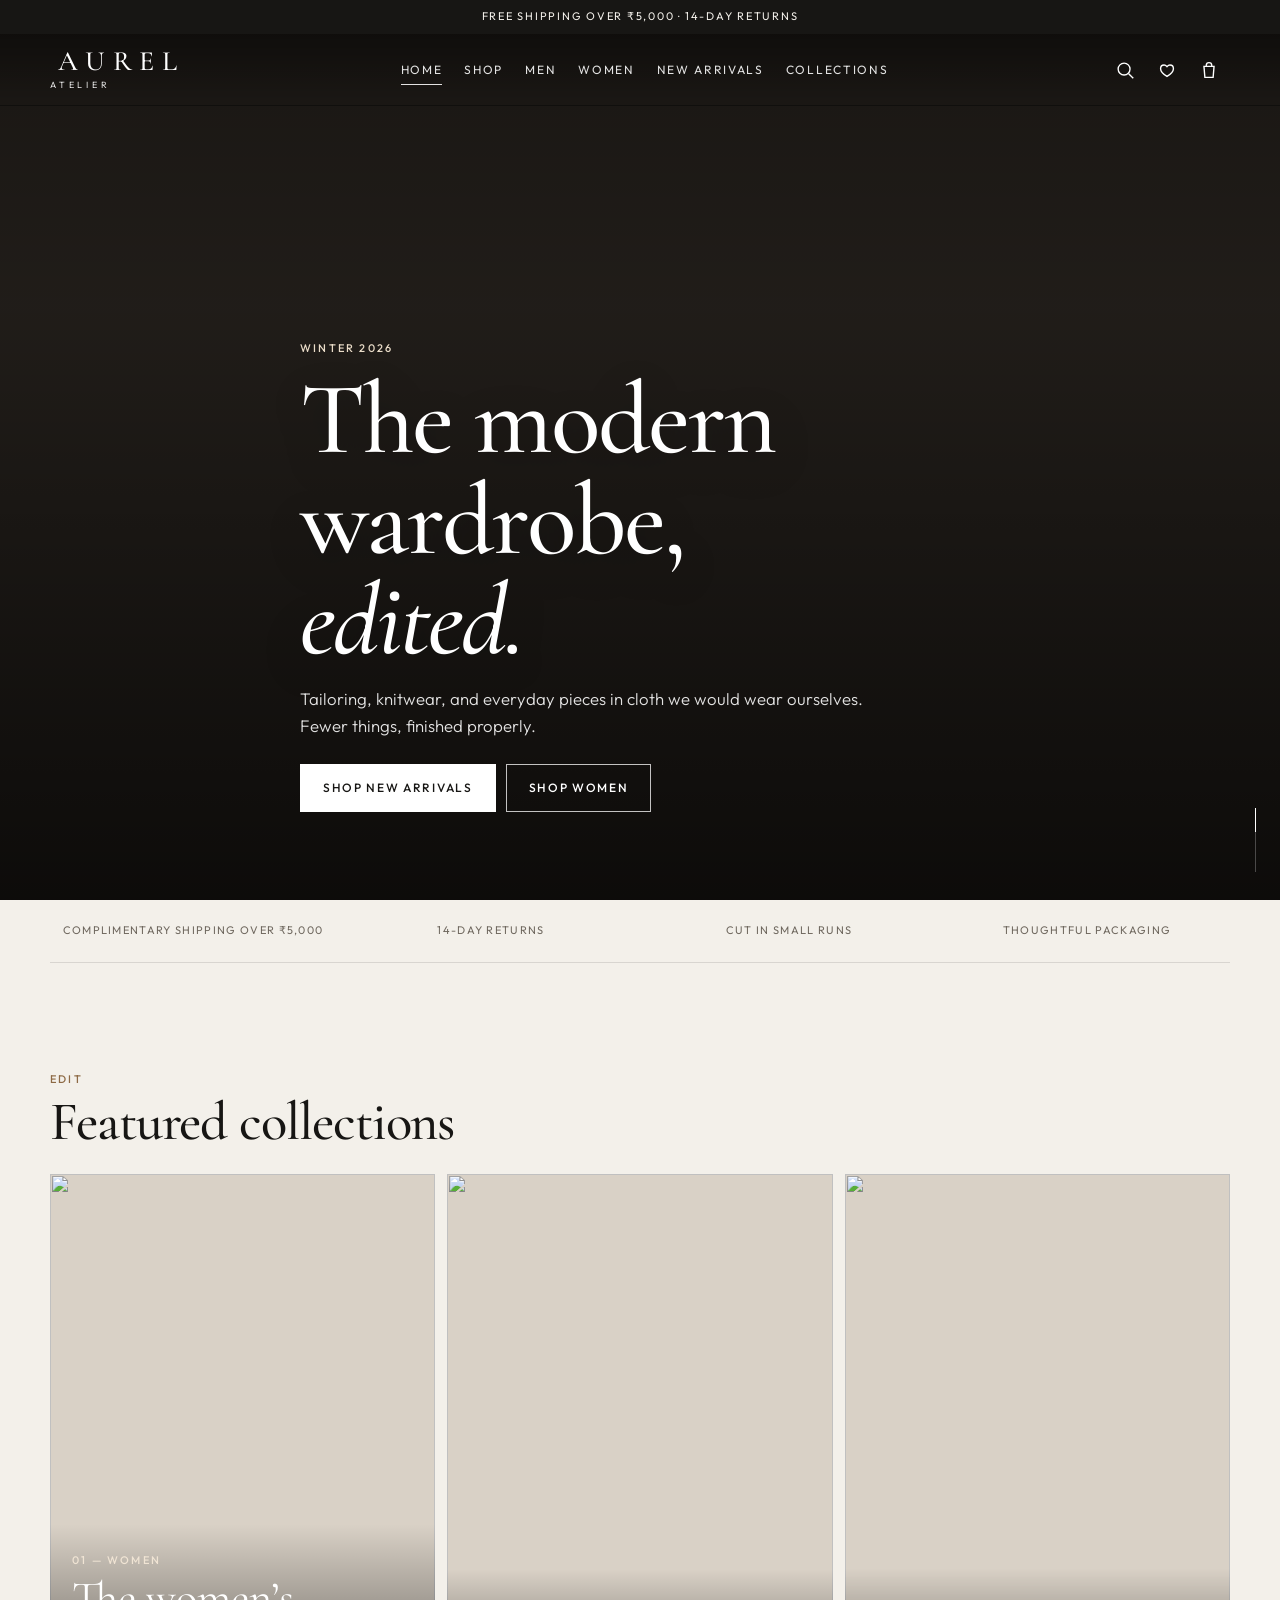
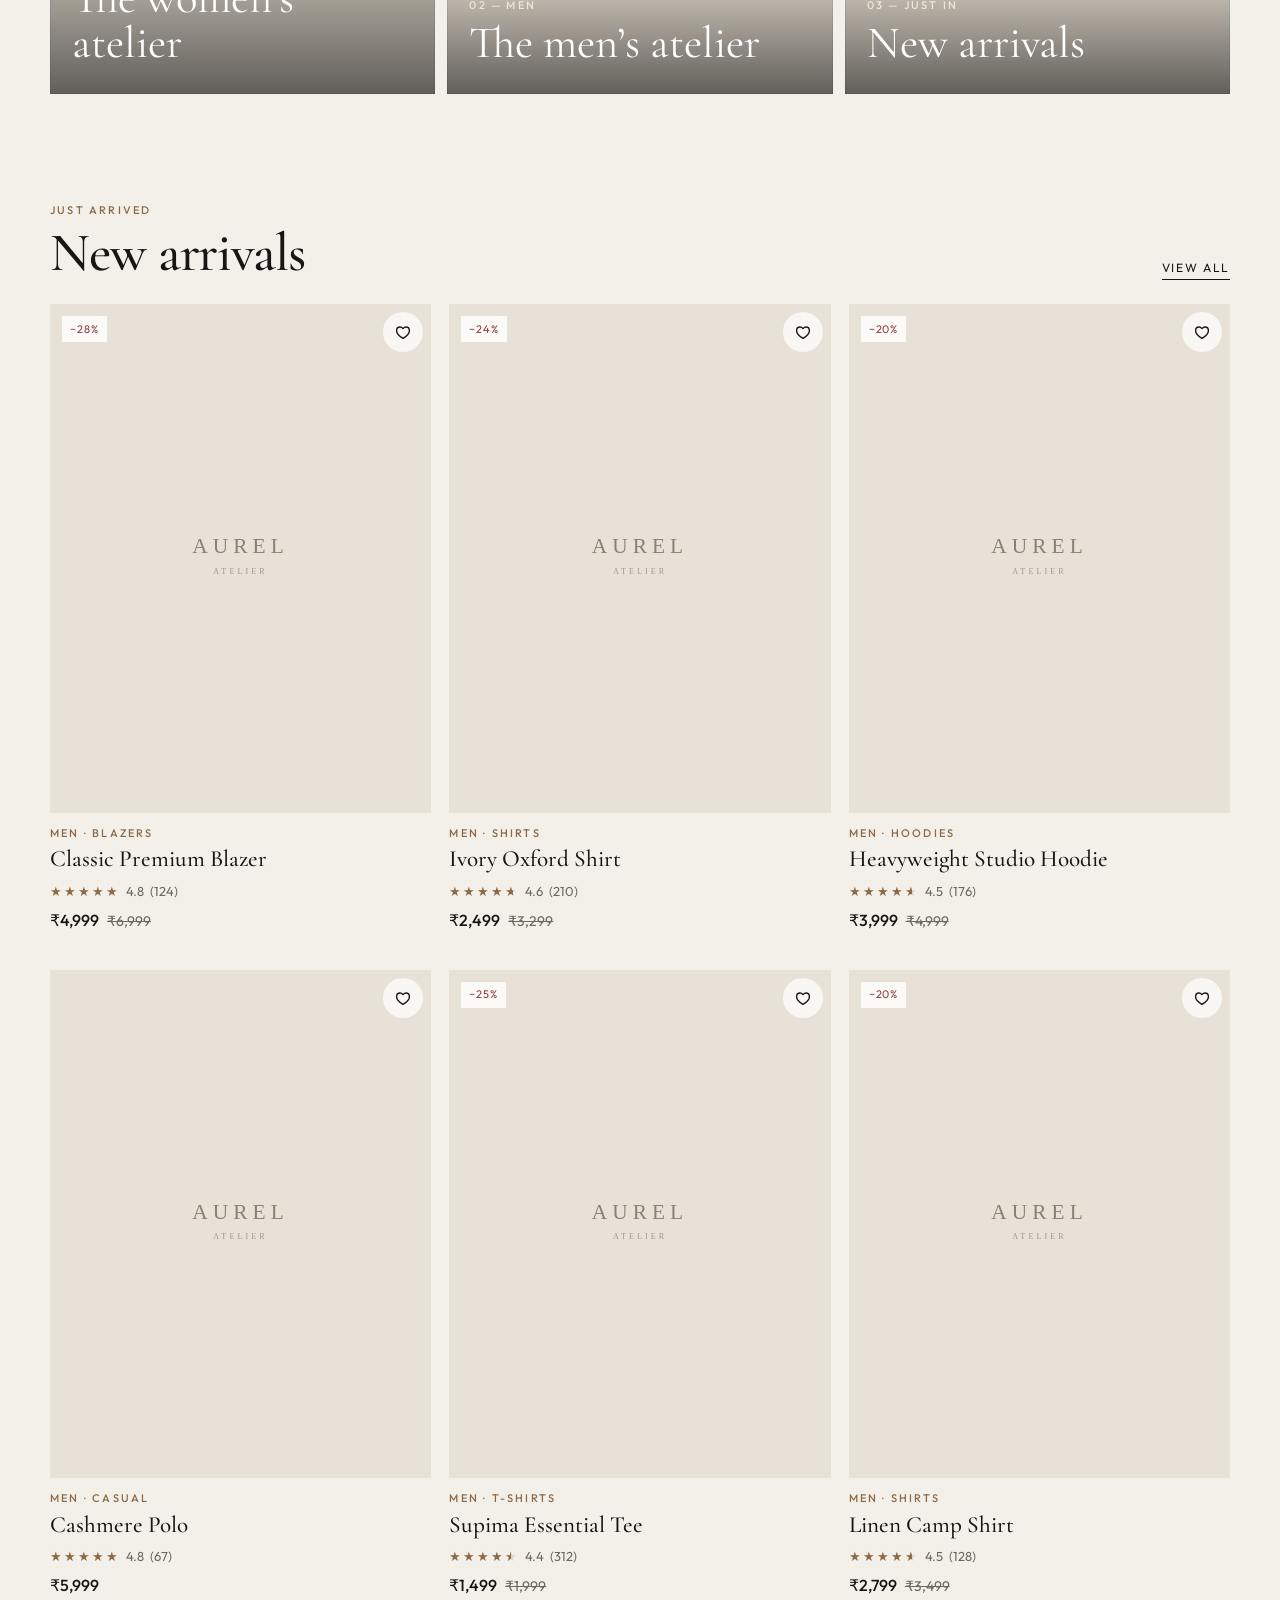
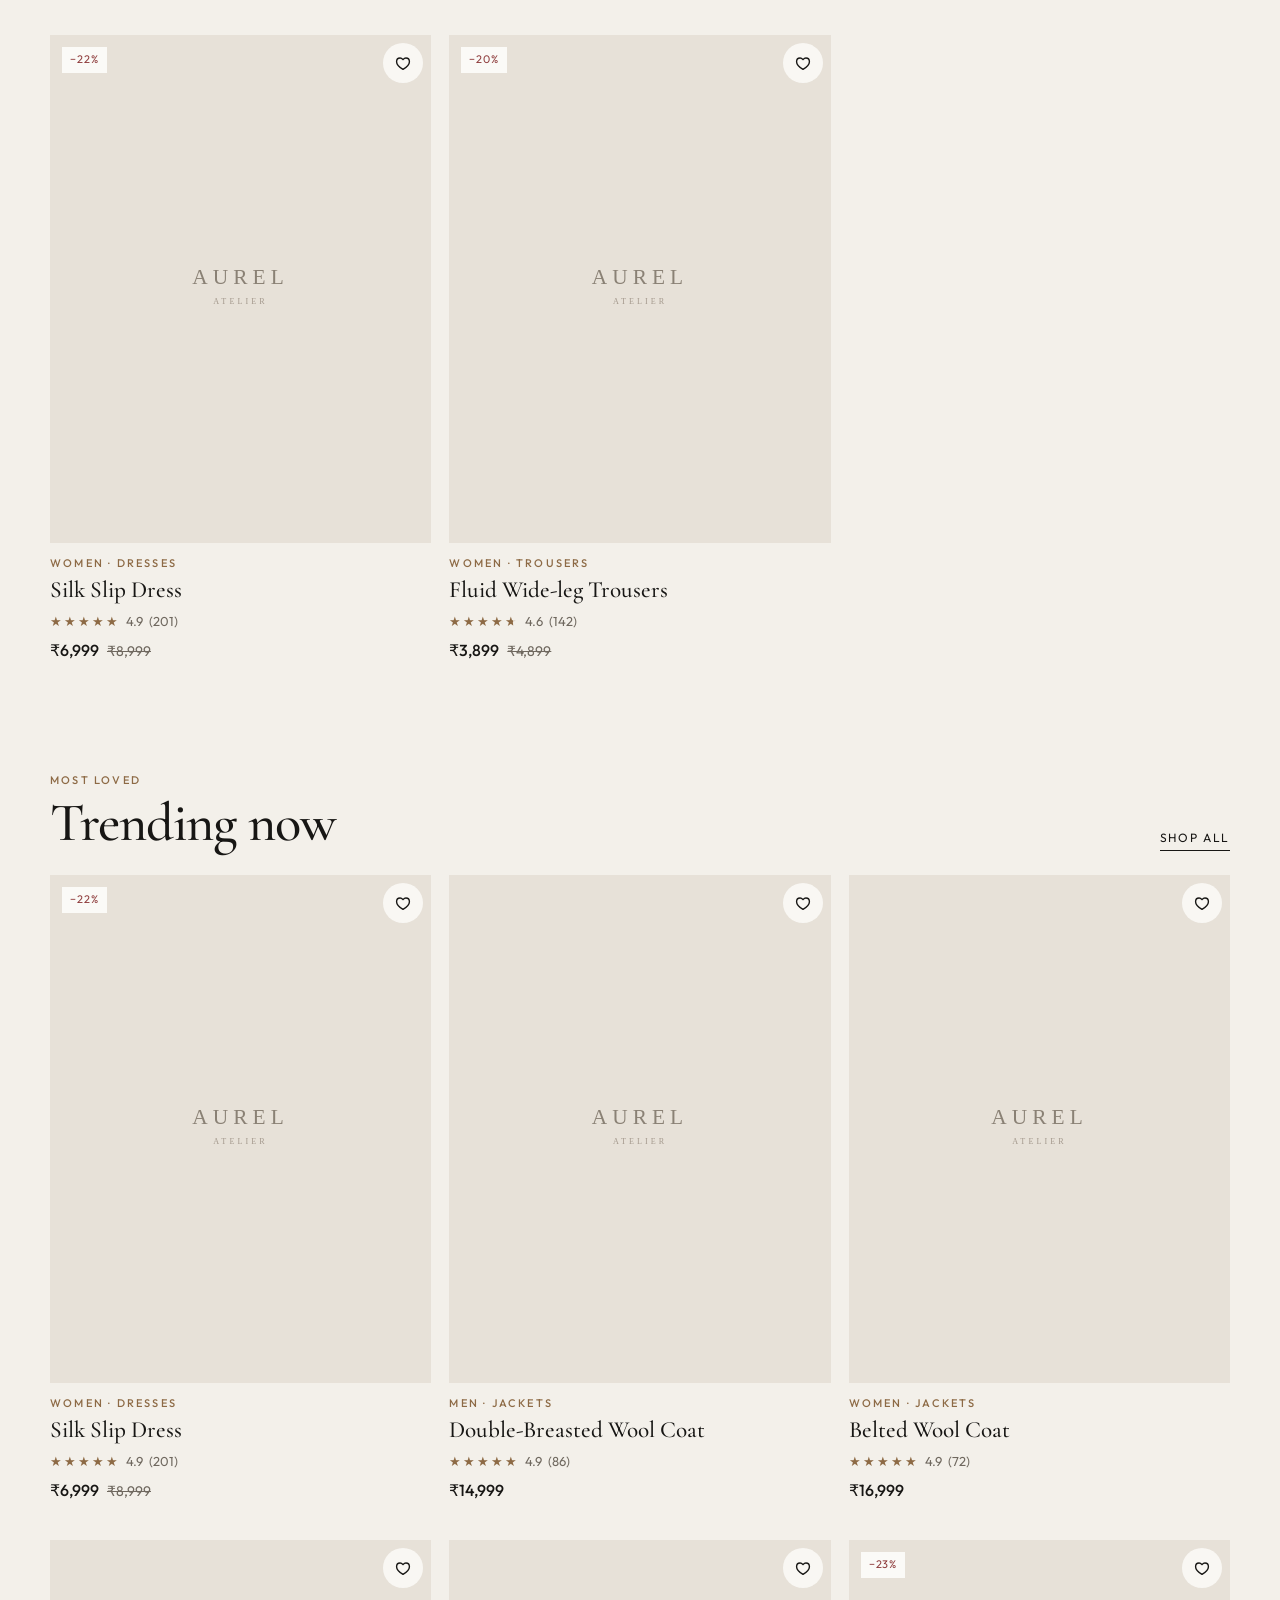
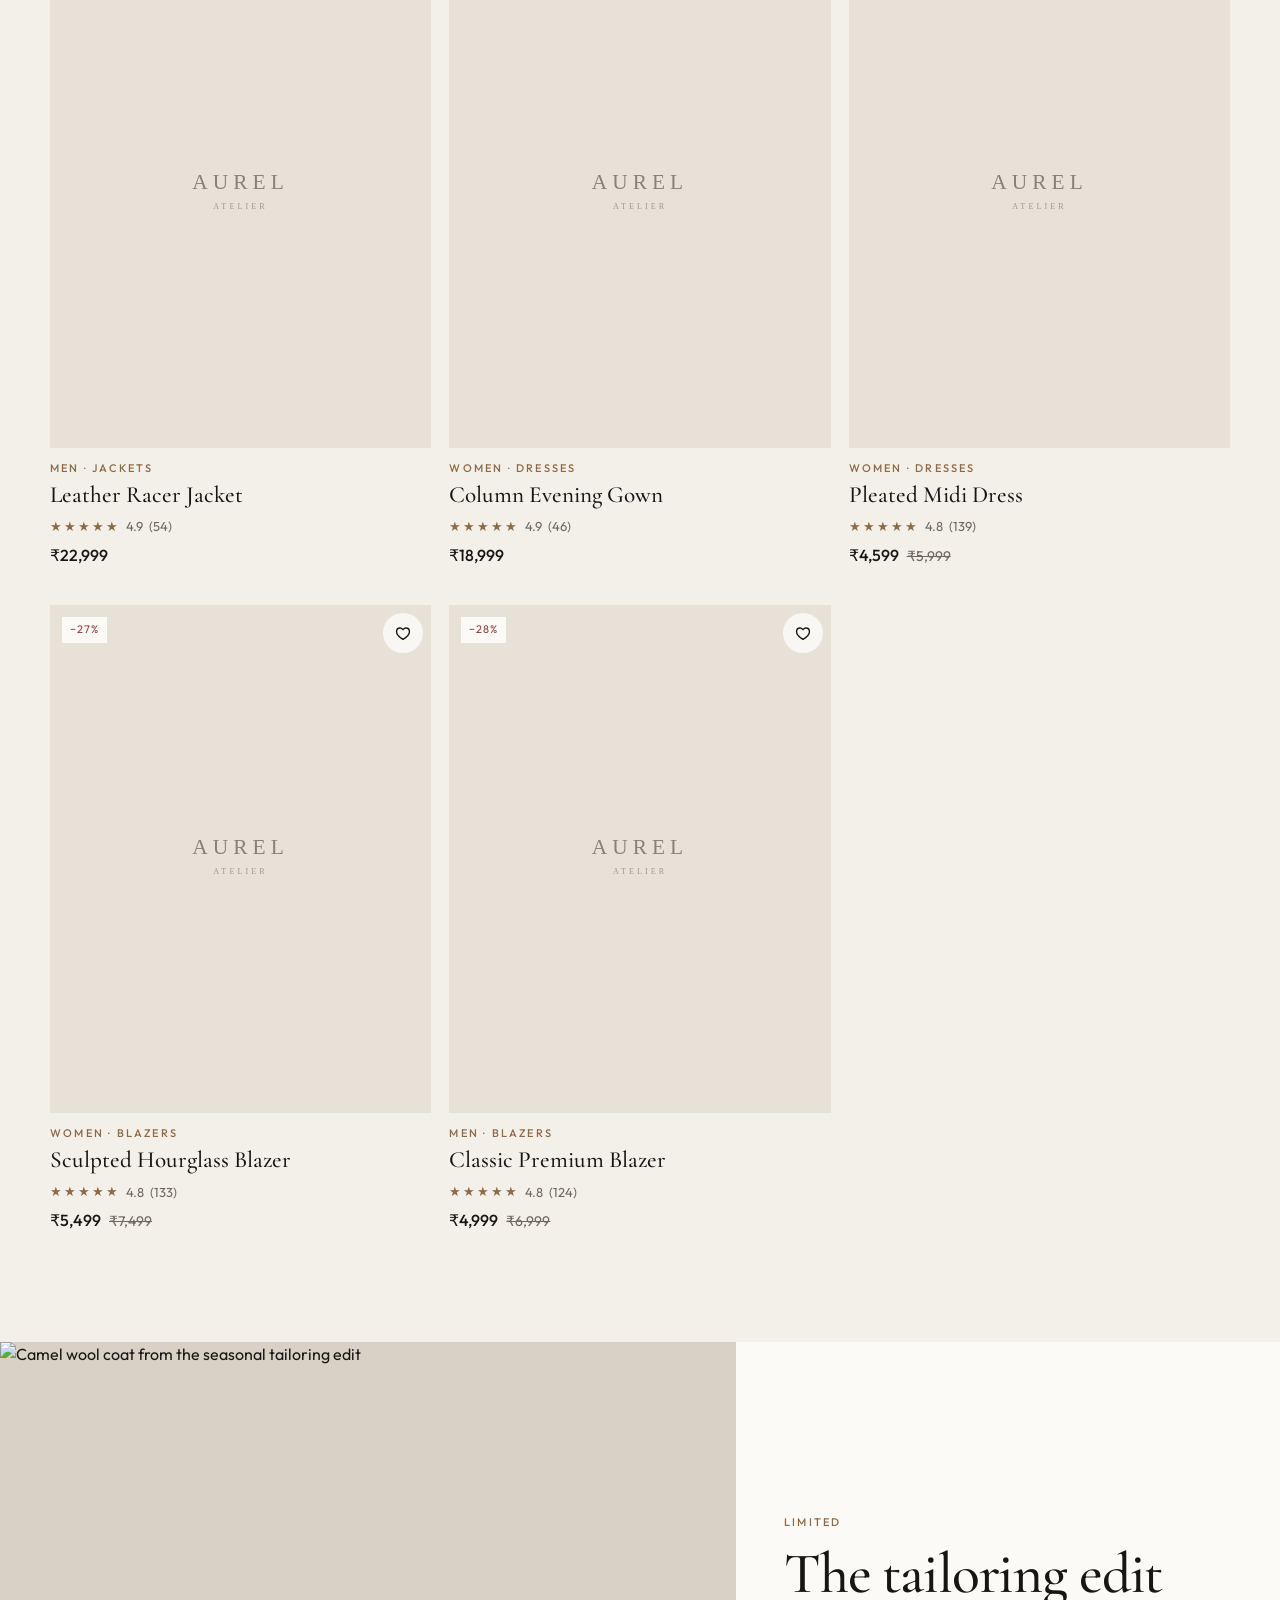
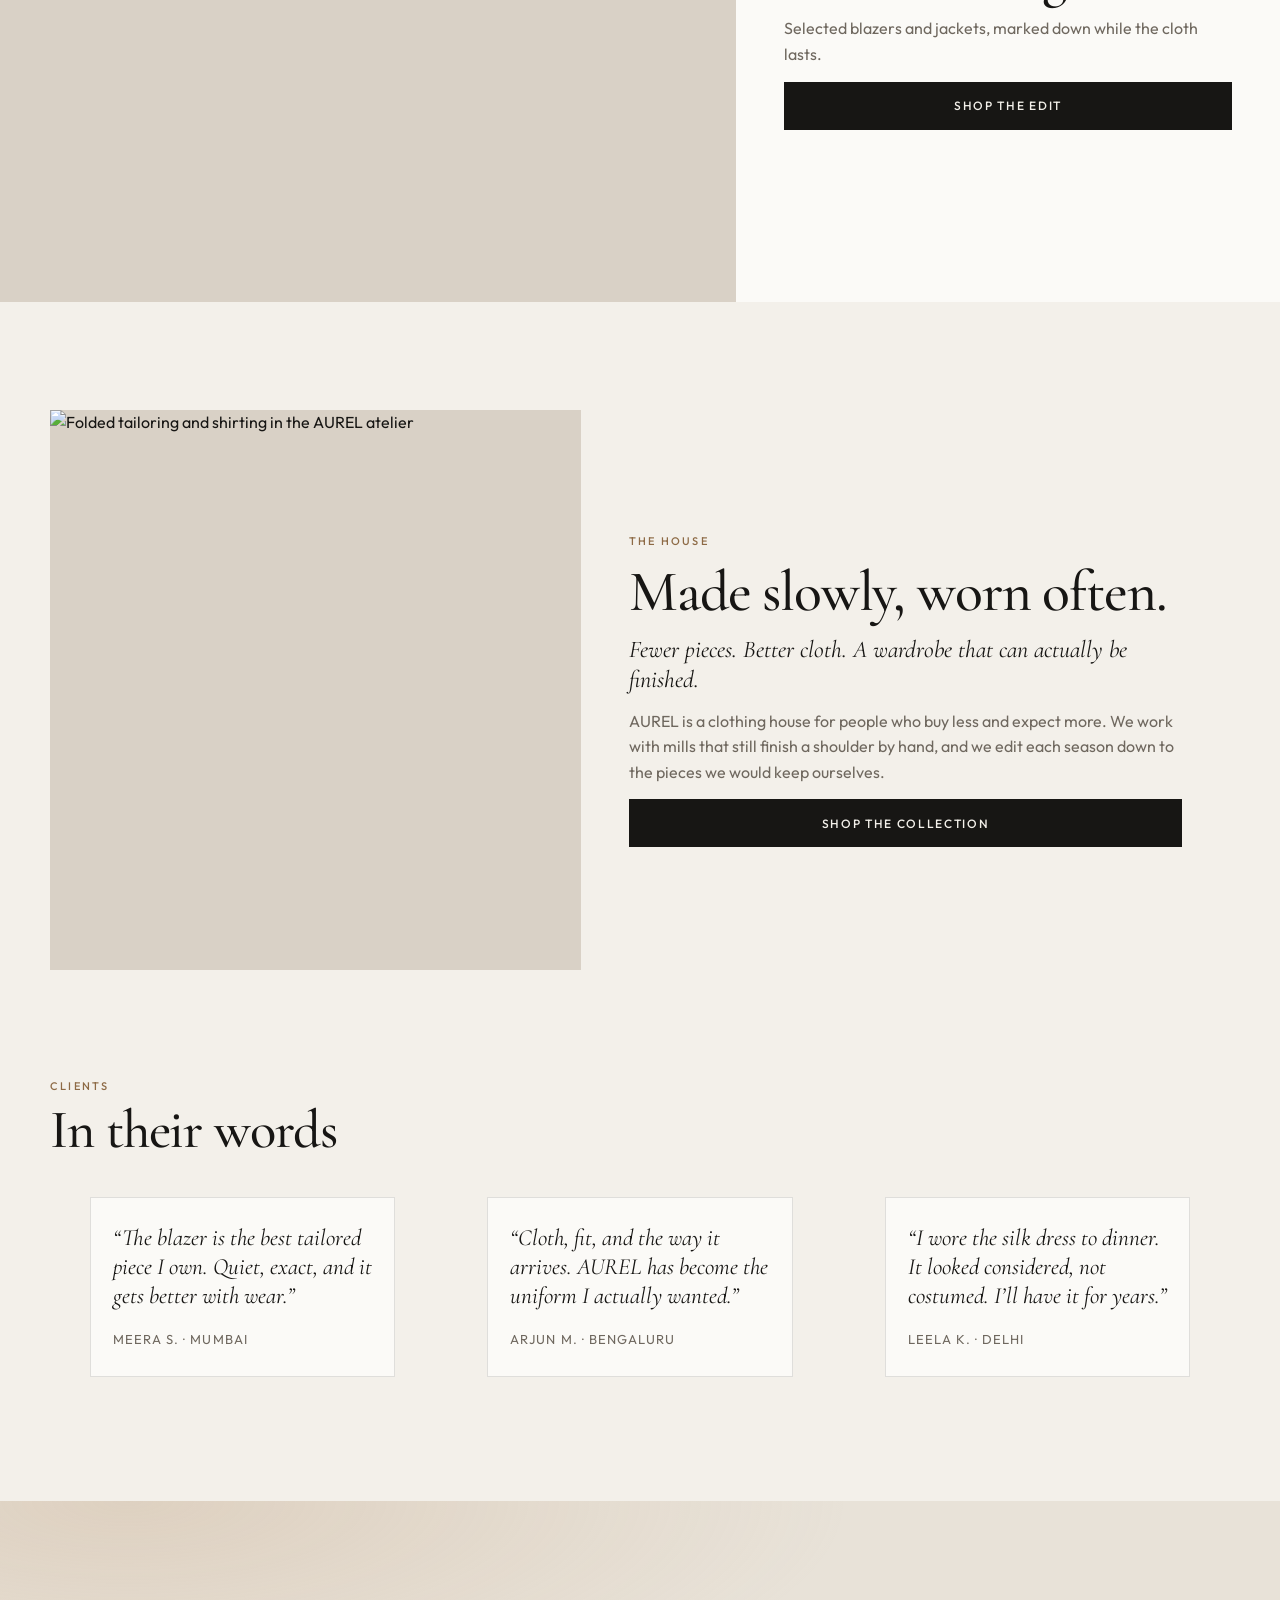
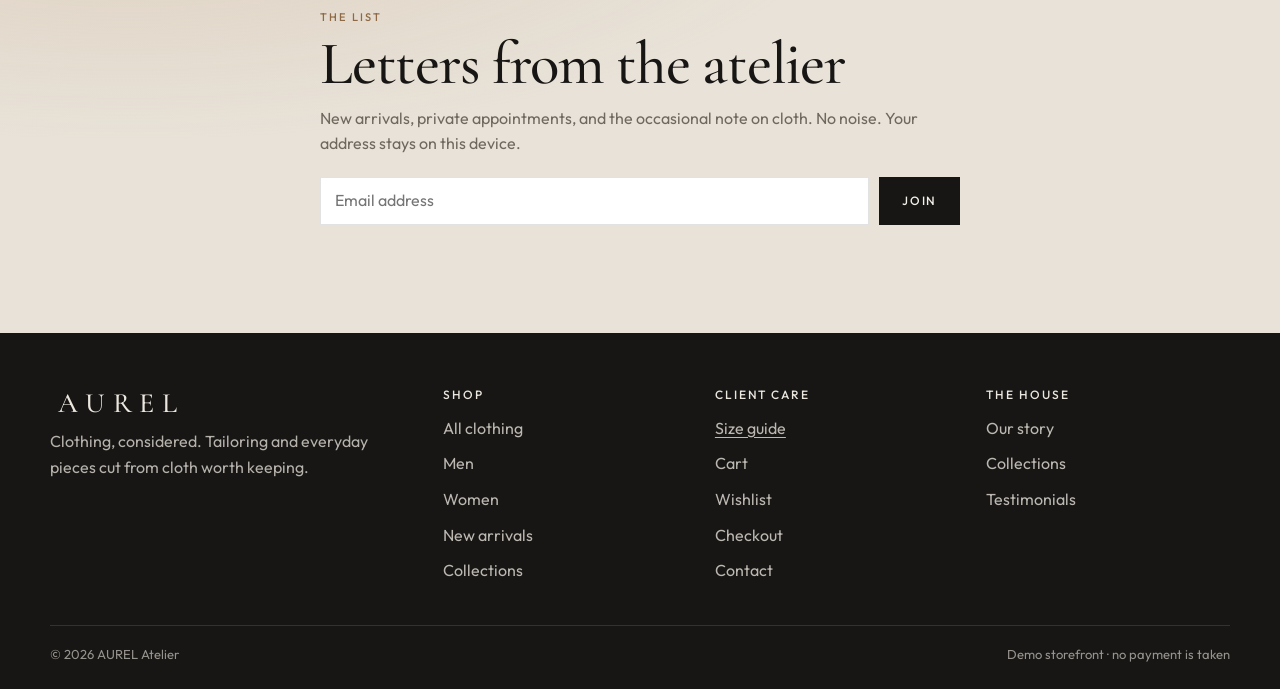
==== fashion-store/index.html @ 71b50781 "Add fashion-store static e-commerce site Co-Authored-By: Claude Opus 5.5 <noreply@anthropic.com>" ====
<!DOCTYPE html>
<html lang="en">
<head>
  <meta charset="UTF-8">
  <meta name="viewport" content="width=device-width, initial-scale=1">
  <meta name="description" content="AUREL is a luxury clothing atelier. Shop tailored blazers, dresses, outerwear, and everyday essentials.">
  <meta name="theme-color" content="#171614">
  <meta name="robots" content="noindex">
  <title>AUREL — Atelier Clothing</title>
  <link rel="icon" href="assets/images/favicon.svg" type="image/svg+xml">
  <link rel="preconnect" href="https://fonts.googleapis.com">
  <link rel="preconnect" href="https://fonts.gstatic.com" crossorigin>
  <link rel="preconnect" href="https://images.unsplash.com">
  <link rel="preload" as="image" href="https://images.unsplash.com/photo-1469334031218-e382a71b716b?auto=format&fit=crop&w=2000&q=80">
  <link href="https://fonts.googleapis.com/css2?family=Cormorant+Garamond:ital,wght@0,500;0,600;1,500;1,600&family=Outfit:wght@300;400;500&display=swap" rel="stylesheet">
  <link rel="stylesheet" href="css/style.css">
  <link rel="stylesheet" href="css/responsive.css">
  <link rel="stylesheet" href="css/animations.css">
</head>
<body data-page="home">
  <a class="skip-link" href="#main">Skip to content</a>
  <noscript><p class="noscript">AUREL needs JavaScript to load the collection, cart, and wishlist.</p></noscript>
  <header class="site-header" id="siteHeader">
    <div class="announce"><p>Free shipping over ₹5,000 · 14-day returns</p></div>
    <div class="nav-bar">
      <div class="nav-bar-inner wrap">
        <div class="nav-left">
          <button class="nav-toggle" id="navToggle" type="button" aria-label="Open menu" aria-expanded="false" aria-controls="mobileMenu"><span></span><span></span><span></span></button>
          <a class="logo" href="index.html" aria-label="AUREL home"><span class="logo-mark">AUREL</span><span class="logo-sub">Atelier</span></a>
        </div>
        <nav class="primary-nav" aria-label="Primary">
          <a href="index.html" data-nav="home">Home</a>
          <a href="shop.html" data-nav="shop">Shop</a>
          <a href="shop.html?gender=Men" data-nav="men">Men</a>
          <a href="shop.html?gender=Women" data-nav="women">Women</a>
          <a href="shop.html?collection=new" data-nav="new">New Arrivals</a>
          <a href="shop.html?collection=featured" data-nav="collections">Collections</a>
        </nav>
        <div class="nav-actions">
          <button class="icon-btn" id="searchOpen" type="button" aria-label="Search"><svg viewBox="0 0 24 24" fill="none" stroke="currentColor" stroke-width="1.5" aria-hidden="true"><circle cx="11" cy="11" r="6.5"/><path d="M16 16l5 5"/></svg></button>
          <a class="icon-btn" href="wishlist.html" aria-label="Wishlist"><svg viewBox="0 0 24 24" fill="none" stroke="currentColor" stroke-width="1.5" aria-hidden="true"><path d="M12 19s-7-4.4-7-8.5C5 8 6.8 6.5 8.8 6.5c1.2 0 2.2.6 3.2 1.8 1-1.2 2-1.8 3.2-1.8 2 0 3.8 1.5 3.8 4C19 14.6 12 19 12 19z"/></svg><span class="count" id="wishCount" hidden>0</span></a>
          <button class="icon-btn" id="cartOpen" type="button" aria-label="Open cart"><svg viewBox="0 0 24 24" fill="none" stroke="currentColor" stroke-width="1.5" aria-hidden="true"><path d="M6.5 8h11l-1 12h-9l-1-12z"/><path d="M9 8V7a3 3 0 0 1 6 0v1"/></svg><span class="count" id="cartCount" hidden>0</span></button>
        </div>
      </div>
    </div>
    <div class="mobile-menu" id="mobileMenu">
      <nav aria-label="Mobile">
        <a href="index.html" data-nav="home">Home</a>
        <a href="shop.html" data-nav="shop">Shop</a>
        <a href="shop.html?gender=Men" data-nav="men">Men</a>
        <a href="shop.html?gender=Women" data-nav="women">Women</a>
        <a href="shop.html?collection=new" data-nav="new">New Arrivals</a>
        <a href="shop.html?collection=featured" data-nav="collections">Collections</a>
      </nav>
    </div>
  </header>

  <main id="main">
    <section class="hero">
      <div class="wrap hero-copy">
        <p class="eyebrow rise">Winter 2026</p>
        <h1 class="rise">The modern wardrobe, <em>edited.</em></h1>
        <p class="lede rise">Tailoring, knitwear, and everyday pieces in cloth we would wear ourselves. Fewer things, finished properly.</p>
        <div class="btn-row rise">
          <a class="btn btn-white" href="shop.html?collection=new">Shop new arrivals</a>
          <a class="btn btn-line" href="shop.html?gender=Women">Shop women</a>
        </div>
      </div>
      <div class="scroll-hint" aria-hidden="true"><span></span></div>
    </section>

    <div class="trust">
      <ul class="wrap">
        <li>Complimentary shipping over ₹5,000</li>
        <li>14-day returns</li>
        <li>Cut in small runs</li>
        <li>Thoughtful packaging</li>
      </ul>
    </div>

    <section class="section" id="collections">
      <div class="wrap">
        <div class="section-head reveal">
          <div>
            <p class="eyebrow">Edit</p>
            <h2>Featured collections</h2>
          </div>
        </div>
        <div class="collection-grid">
          <a class="collection-tile reveal" href="shop.html?gender=Women">
            <img src="https://images.unsplash.com/photo-1515886657613-9f3515b0c78f?auto=format&fit=crop&w=1200&q=80" alt="" referrerpolicy="no-referrer">
            <span class="tile-copy"><span class="eyebrow">01 — Women</span><span class="tile-title">The women’s atelier</span></span>
          </a>
          <a class="collection-tile reveal" href="shop.html?gender=Men">
            <img src="https://images.unsplash.com/photo-1617137968427-85924c800a22?auto=format&fit=crop&w=1200&q=80" alt="" referrerpolicy="no-referrer">
            <span class="tile-copy"><span class="eyebrow">02 — Men</span><span class="tile-title">The men’s atelier</span></span>
          </a>
          <a class="collection-tile reveal" href="shop.html?collection=new">
            <img src="https://images.unsplash.com/photo-1490481651871-ab68de25d43d?auto=format&fit=crop&w=1200&q=80" alt="" referrerpolicy="no-referrer">
            <span class="tile-copy"><span class="eyebrow">03 — Just in</span><span class="tile-title">New arrivals</span></span>
          </a>
        </div>
      </div>
    </section>

    <section class="section" id="new" style="padding-top:0">
      <div class="wrap">
        <div class="section-head reveal">
          <div>
            <p class="eyebrow">Just arrived</p>
            <h2>New arrivals</h2>
          </div>
          <a class="text-link" href="shop.html?collection=new">View all</a>
        </div>
        <div class="product-grid" id="newGrid" aria-busy="true">
          <article class="skeleton-card" aria-hidden="true"><div class="skeleton sk-img"></div><div class="skeleton sk-line"></div><div class="skeleton sk-line short"></div></article>
          <article class="skeleton-card" aria-hidden="true"><div class="skeleton sk-img"></div><div class="skeleton sk-line"></div><div class="skeleton sk-line short"></div></article>
          <article class="skeleton-card" aria-hidden="true"><div class="skeleton sk-img"></div><div class="skeleton sk-line"></div><div class="skeleton sk-line short"></div></article>
          <article class="skeleton-card" aria-hidden="true"><div class="skeleton sk-img"></div><div class="skeleton sk-line"></div><div class="skeleton sk-line short"></div></article>
        </div>
      </div>
    </section>

    <section class="section" id="trending" style="padding-top:0">
      <div class="wrap">
        <div class="section-head reveal">
          <div>
            <p class="eyebrow">Most loved</p>
            <h2>Trending now</h2>
          </div>
          <a class="text-link" href="shop.html">Shop all</a>
        </div>
        <div class="product-grid" id="trendingGrid" aria-busy="true">
          <article class="skeleton-card" aria-hidden="true"><div class="skeleton sk-img"></div><div class="skeleton sk-line"></div><div class="skeleton sk-line short"></div></article>
          <article class="skeleton-card" aria-hidden="true"><div class="skeleton sk-img"></div><div class="skeleton sk-line"></div><div class="skeleton sk-line short"></div></article>
          <article class="skeleton-card" aria-hidden="true"><div class="skeleton sk-img"></div><div class="skeleton sk-line"></div><div class="skeleton sk-line short"></div></article>
          <article class="skeleton-card" aria-hidden="true"><div class="skeleton sk-img"></div><div class="skeleton sk-line"></div><div class="skeleton sk-line short"></div></article>
        </div>
      </div>
    </section>

    <section class="promo reveal" aria-label="Promotional banner">
      <div class="promo-media">
        <img src="https://images.unsplash.com/photo-1539533018447-63fcce2678e3?auto=format&fit=crop&w=1600&q=80" alt="Camel wool coat from the seasonal tailoring edit" referrerpolicy="no-referrer">
      </div>
      <div class="promo-copy">
        <p class="eyebrow">Limited</p>
        <h2>The tailoring edit</h2>
        <p class="muted">Selected blazers and jackets, marked down while the cloth lasts.</p>
        <a class="btn btn-solid" href="shop.html?category=Blazers,Jackets">Shop the edit</a>
      </div>
    </section>

    <section class="section" id="story">
      <div class="wrap story reveal">
        <div class="story-media">
          <img src="https://images.unsplash.com/photo-1445205170230-053b83016050?auto=format&fit=crop&w=1400&q=80" alt="Folded tailoring and shirting in the AUREL atelier" referrerpolicy="no-referrer">
        </div>
        <div class="story-copy">
          <p class="eyebrow">The house</p>
          <h2>Made slowly, worn often.</h2>
          <p class="story-quote">Fewer pieces. Better cloth. A wardrobe that can actually be finished.</p>
          <p class="muted">AUREL is a clothing house for people who buy less and expect more. We work with mills that still finish a shoulder by hand, and we edit each season down to the pieces we would keep ourselves.</p>
          <a class="btn btn-solid" href="shop.html?collection=featured">Shop the collection</a>
        </div>
      </div>
    </section>

    <section class="section" id="testimonials" style="padding-top:0">
      <div class="wrap">
        <div class="section-head reveal">
          <div>
            <p class="eyebrow">Clients</p>
            <h2>In their words</h2>
          </div>
        </div>
        <div class="quotes">
          <figure class="quote reveal">
            <p>“The blazer is the best tailored piece I own. Quiet, exact, and it gets better with wear.”</p>
            <footer>Meera S. · Mumbai</footer>
          </figure>
          <figure class="quote reveal">
            <p>“Cloth, fit, and the way it arrives. AUREL has become the uniform I actually wanted.”</p>
            <footer>Arjun M. · Bengaluru</footer>
          </figure>
          <figure class="quote reveal">
            <p>“I wore the silk dress to dinner. It looked considered, not costumed. I’ll have it for years.”</p>
            <footer>Leela K. · Delhi</footer>
          </figure>
        </div>
      </div>
    </section>

    <section class="section" id="recentSection" hidden>
      <div class="wrap">
        <div class="section-head">
          <div>
            <p class="eyebrow">Your history</p>
            <h2>Recently viewed</h2>
          </div>
        </div>
        <div class="product-grid" id="recentGrid"></div>
      </div>
    </section>

    <section class="section newsletter" id="newsletter">
      <div class="wrap newsletter-box reveal">
        <p class="eyebrow">The list</p>
        <h2>Letters from the atelier</h2>
        <p class="muted">New arrivals, private appointments, and the occasional note on cloth. No noise. Your address stays on this device.</p>
        <form class="inline-form" id="newsletterForm" novalidate>
          <label class="sr-only" for="newsletterEmail">Email address</label>
          <input id="newsletterEmail" name="email" type="email" placeholder="Email address" autocomplete="email" required>
          <button class="btn btn-solid" type="submit">Join</button>
        </form>
      </div>
    </section>
  </main>

  <footer class="site-footer">
    <div class="wrap">
      <div class="footer-grid">
        <div>
          <p class="logo-mark">AUREL</p>
          <p class="footer-brand">Clothing, considered. Tailoring and everyday pieces cut from cloth worth keeping.</p>
        </div>
        <div>
          <h2>Shop</h2>
          <a href="shop.html">All clothing</a>
          <a href="shop.html?gender=Men">Men</a>
          <a href="shop.html?gender=Women">Women</a>
          <a href="shop.html?collection=new">New arrivals</a>
          <a href="shop.html?collection=featured">Collections</a>
        </div>
        <div>
          <h2>Client care</h2>
          <button type="button" class="linkish js-size-guide">Size guide</button>
          <a href="cart.html">Cart</a>
          <a href="wishlist.html">Wishlist</a>
          <a href="checkout.html">Checkout</a>
          <a href="index.html#newsletter">Contact</a>
        </div>
        <div>
          <h2>The house</h2>
          <a href="index.html#story">Our story</a>
          <a href="index.html#collections">Collections</a>
          <a href="index.html#testimonials">Testimonials</a>
        </div>
      </div>
      <div class="footer-base">
        <p>© 2026 AUREL Atelier</p>
        <p>Demo storefront · no payment is taken</p>
      </div>
    </div>
  </footer>
  <div id="portal"></div>
  <div id="toasts" class="toasts" aria-live="polite"></div>
  <script src="data/catalog.js"></script>
  <script src="js/products.js"></script>
  <script src="js/cart.js"></script>
  <script src="js/wishlist.js"></script>
  <script src="js/app.js"></script>
</body>
</html>
---- fashion-store/css/style.css ----
:root {
  --bg: #f3f0ea;
  --bg-deep: #e8e2d8;
  --surface: #fbfaf7;
  --ink: #171614;
  --muted: #6f685f;
  --line: rgba(23, 22, 20, 0.12);
  --accent: #8d6a45;
  --accent-soft: #c4a484;
  --sale: #8f3d3d;
  --good: #2c5a45;
  --header-bar: 72px;
  --announce: 34px;
  --header-offset: 106px;
  --serif: "Cormorant Garamond", Georgia, "Times New Roman", serif;
  --sans: "Outfit", "Segoe UI", sans-serif;
  --shadow: 0 24px 60px rgba(23, 22, 20, 0.1);
  color-scheme: light;
}

*,
*::before,
*::after {
  box-sizing: border-box;
}

html {
  scroll-behavior: smooth;
}

[hidden] {
  display: none !important;
}

body {
  margin: 0;
  font-family: var(--sans);
  font-size: 16px;
  line-height: 1.6;
  color: var(--ink);
  background: var(--bg);
  text-rendering: optimizeLegibility;
}

img {
  max-width: 100%;
  display: block;
}

button,
input,
select,
textarea {
  font: inherit;
  color: inherit;
}

button {
  cursor: pointer;
}

a {
  color: inherit;
  text-decoration: none;
}

h1, h2, h3, p {
  margin: 0;
}

ul {
  margin: 0;
  padding: 0;
  list-style: none;
}

::selection {
  background: var(--ink);
  color: var(--bg);
}

:focus-visible {
  outline: 2px solid var(--accent);
  outline-offset: 3px;
}

.sr-only {
  position: absolute;
  width: 1px;
  height: 1px;
  padding: 0;
  margin: -1px;
  overflow: hidden;
  clip: rect(0, 0, 0, 0);
  white-space: nowrap;
  border: 0;
}

.skip-link {
  position: absolute;
  left: 12px;
  top: -48px;
  z-index: 200;
  background: var(--ink);
  color: var(--bg);
  padding: 8px 14px;
}

.skip-link:focus {
  top: 8px;
}

.wrap {
  width: min(1180px, calc(100% - 32px));
  margin-inline: auto;
}

.eyebrow {
  font-size: 11px;
  letter-spacing: 0.2em;
  text-transform: uppercase;
  color: var(--accent);
  font-weight: 500;
}

h1, h2, .serif {
  font-family: var(--serif);
  font-weight: 500;
  letter-spacing: -0.02em;
  line-height: 0.98;
}

.muted { color: var(--muted); }
.fine {
  color: var(--muted);
  font-size: 13px;
  line-height: 1.5;
}

main {
  padding-top: var(--header-offset);
  min-height: 70vh;
}

body[data-page="home"] main {
  padding-top: 0;
}

body.lock-scroll {
  overflow: hidden;
}

/* Header */
.site-header {
  position: fixed;
  inset: 0 0 auto 0;
  z-index: 50;
}

.announce {
  height: var(--announce);
  display: grid;
  place-items: center;
  background: #171614;
  color: #f3f0ea;
  font-size: 10px;
  letter-spacing: 0.14em;
  text-transform: uppercase;
}

.announce p {
  margin: 0;
  white-space: nowrap;
  overflow: hidden;
  text-overflow: ellipsis;
  max-width: 100%;
  padding: 0 16px;
}

.nav-bar {
  height: var(--header-bar);
  color: var(--ink);
  background: rgba(243, 240, 234, 0.92);
  backdrop-filter: blur(16px);
  border-bottom: 1px solid var(--line);
  transition: background 0.3s ease, color 0.3s ease, border-color 0.3s ease;
}

.nav-bar-inner {
  height: 100%;
  display: flex;
  align-items: center;
  justify-content: space-between;
  position: relative;
}

.nav-left {
  display: flex;
  align-items: center;
  gap: 4px;
  min-width: 44px;
}

.logo {
  position: absolute;
  left: 50%;
  transform: translateX(-50%);
  text-align: center;
  color: inherit;
}

.logo-mark {
  display: block;
  font-family: var(--serif);
  font-size: 28px;
  letter-spacing: 0.28em;
  line-height: 1;
  padding-left: 0.28em;
  font-weight: 500;
}

.logo-sub {
  display: block;
  margin-top: 3px;
  font-size: 9px;
  letter-spacing: 0.42em;
  text-transform: uppercase;
  color: var(--muted);
}

.primary-nav {
  display: none;
  align-items: center;
  justify-content: center;
  gap: 22px;
}

.primary-nav a {
  position: relative;
  font-size: 12px;
  letter-spacing: 0.14em;
  text-transform: uppercase;
  padding: 6px 0;
}

.primary-nav a.is-active::after,
.primary-nav a:hover::after {
  content: "";
  position: absolute;
  left: 0;
  right: 0;
  bottom: 0;
  height: 1px;
  background: currentColor;
}

.nav-actions {
  display: flex;
  align-items: center;
}

.icon-btn {
  width: 42px;
  height: 42px;
  display: grid;
  place-items: center;
  position: relative;
  background: none;
  border: 0;
  color: inherit;
  padding: 0;
}

.icon-btn svg,
.wish-btn svg {
  width: 22px;
  height: 22px;
  display: block;
}

.icon-btn:hover {
  opacity: 0.65;
}

.count {
  position: absolute;
  top: 4px;
  right: 2px;
  min-width: 16px;
  height: 16px;
  padding: 0 4px;
  border-radius: 99px;
  background: var(--accent);
  color: white;
  font-size: 10px;
  display: grid;
  place-items: center;
  line-height: 1;
}

.count[hidden] {
  display: none !important;
}

.nav-toggle {
  width: 42px;
  height: 42px;
  border: 0;
  background: none;
  display: grid;
  place-items: center;
  gap: 5px;
  padding: 0;
  color: inherit;
}

.nav-toggle span {
  display: block;
  width: 18px;
  height: 1.5px;
  background: currentColor;
  transition: transform 0.3s ease, opacity 0.3s ease;
}

body.menu-open .nav-toggle span:nth-child(1) {
  transform: translateY(6.5px) rotate(45deg);
}
body.menu-open .nav-toggle span:nth-child(2) {
  opacity: 0;
}
body.menu-open .nav-toggle span:nth-child(3) {
  transform: translateY(-6.5px) rotate(-45deg);
}

.mobile-menu {
  position: fixed;
  top: var(--header-offset);
  left: 0;
  right: 0;
  bottom: 0;
  background: var(--bg);
  padding: 28px 24px 40px;
  overflow: auto;
  opacity: 0;
  visibility: hidden;
  pointer-events: none;
  transition: opacity 0.35s ease, visibility 0.35s ease;
}

body.menu-open .mobile-menu {
  opacity: 1;
  visibility: visible;
  pointer-events: auto;
}

.mobile-menu a {
  display: block;
  font-family: var(--serif);
  font-size: clamp(2rem, 8vw, 3.2rem);
  line-height: 1.15;
  padding: 4px 0;
}

.mobile-menu a.is-active {
  color: var(--accent);
}

body[data-page="home"] .site-header:not(.is-solid) .nav-bar {
  background: linear-gradient(to bottom, rgba(0, 0, 0, 0.38), transparent);
  color: #fff;
  border-bottom-color: transparent;
  backdrop-filter: none;
}

body[data-page="home"] .site-header:not(.is-solid) .logo-sub,
body[data-page="home"] .site-header:not(.is-solid) .primary-nav a {
  color: rgba(255, 255, 255, 0.88);
}

body.menu-open .nav-bar,
body[data-page="home"].menu-open .site-header .nav-bar {
  background: rgba(243, 240, 234, 0.98);
  color: var(--ink);
  border-bottom-color: var(--line);
  backdrop-filter: blur(16px);
}

body.menu-open .logo-sub,
body[data-page="home"].menu-open .logo-sub {
  color: var(--muted);
}

/* Buttons and fields */
.btn {
  display: inline-flex;
  align-items: center;
  justify-content: center;
  gap: 8px;
  min-height: 48px;
  padding: 0 22px;
  border: 1px solid transparent;
  background: transparent;
  letter-spacing: 0.14em;
  text-transform: uppercase;
  font-size: 12px;
  font-weight: 500;
  transition: background 0.25s ease, color 0.25s ease, border-color 0.25s ease, transform 0.25s ease;
}

.btn:hover { transform: translateY(-1px); }
.btn:active { transform: translateY(0) scale(0.99); }
.btn:disabled {
  opacity: 0.45;
  cursor: not-allowed;
  transform: none;
}

.btn-solid {
  background: var(--ink);
  color: var(--bg);
}
.btn-solid:hover { background: #2c2926; }

.btn-white {
  background: #fff;
  color: var(--ink);
}
.btn-white:hover { background: var(--bg); }

.btn-line {
  border-color: rgba(255, 255, 255, 0.75);
  color: #fff;
}
.btn-line:hover {
  background: #fff;
  color: var(--ink);
}

.btn-ghost {
  border-color: var(--line);
  background: transparent;
  color: var(--ink);
}
.btn-ghost:hover { border-color: var(--ink); }

.btn-full { width: 100%; }
.btn-row { display: flex; flex-wrap: wrap; gap: 10px; }

.btn svg {
  width: 18px;
  height: 18px;
  flex: none;
}

.btn.is-active { color: var(--sale); }
.btn.is-active svg path { fill: currentColor; }

.text-link {
  font-size: 12px;
  letter-spacing: 0.14em;
  text-transform: uppercase;
  border-bottom: 1px solid currentColor;
  padding-bottom: 2px;
  white-space: nowrap;
}

input,
select,
textarea {
  width: 100%;
  min-height: 48px;
  padding: 0 14px;
  background: #fff;
  border: 1px solid var(--line);
  border-radius: 0;
}

textarea {
  min-height: 110px;
  padding: 12px 14px;
  resize: vertical;
}

input:focus,
select:focus,
textarea:focus {
  outline: 2px solid var(--accent);
  outline-offset: 1px;
  border-color: transparent;
}

.field {
  display: flex;
  flex-direction: column;
  gap: 6px;
  margin-bottom: 14px;
}

.field span,
.field-label {
  font-size: 12px;
  letter-spacing: 0.08em;
  text-transform: uppercase;
  color: var(--muted);
}

.field.is-error input,
.field.is-error select,
.field.is-error textarea {
  border-color: var(--sale);
}

.field-error {
  color: var(--sale);
  font-size: 13px;
  margin: 0;
}

.noscript {
  margin: 0;
  padding: 12px 16px;
  background: #efe2c8;
  text-align: center;
}

/* Hero */
.hero {
  min-height: 100svh;
  display: flex;
  align-items: flex-end;
  padding: var(--header-offset) 0 64px;
  color: #fff;
  background-color: #221e1a;
  background-image:
    linear-gradient(180deg, rgba(0, 0, 0, 0.28) 0%, rgba(0, 0, 0, 0.05) 34%, rgba(0, 0, 0, 0.62) 100%),
    url("https://images.unsplash.com/photo-1469334031218-e382a71b716b?auto=format&fit=crop&w=2000&q=80");
  background-position: center 20%;
  background-size: cover;
  background-repeat: no-repeat;
  position: relative;
}

.hero-copy {
  max-width: 680px;
  position: relative;
}

.hero .eyebrow { color: #eadcc8; }

.hero h1 {
  font-size: clamp(3rem, 12vw, 6.4rem);
  margin: 12px 0 16px;
  max-width: 11ch;
  text-shadow: 0 12px 40px rgba(0, 0, 0, 0.28);
}

.hero h1 em {
  font-style: italic;
  font-weight: 500;
}

.hero .lede {
  max-width: 38rem;
  color: rgba(255, 255, 255, 0.88);
  font-weight: 300;
  font-size: 1.05rem;
  margin-bottom: 24px;
}

.scroll-hint {
  position: absolute;
  right: 24px;
  bottom: 28px;
  width: 1px;
  height: 64px;
  background: rgba(255, 255, 255, 0.25);
}

.scroll-hint span {
  display: block;
  width: 100%;
  height: 24px;
  background: #fff;
}

.trust ul {
  display: grid;
  gap: 12px;
  padding: 22px 0;
  border-bottom: 1px solid var(--line);
  text-align: center;
  letter-spacing: 0.12em;
  text-transform: uppercase;
  font-size: 11px;
  color: var(--muted);
}

.section {
  padding: 64px 0;
}

.section-head {
  display: flex;
  justify-content: space-between;
  align-items: flex-end;
  gap: 16px;
  margin-bottom: 24px;
}

.section-head h2 {
  font-size: clamp(2.1rem, 5vw, 3.4rem);
  margin-top: 8px;
}

.collection-grid {
  display: grid;
  gap: 12px;
}

.collection-tile {
  position: relative;
  display: block;
  min-height: 420px;
  overflow: hidden;
  background: #d9d1c6;
  color: #fff;
}

.collection-tile img {
  width: 100%;
  height: 100%;
  object-fit: cover;
  position: absolute;
  inset: 0;
  transition: transform 0.8s ease;
}

.collection-tile:hover img {
  transform: scale(1.06);
}

.tile-copy {
  position: absolute;
  left: 0;
  right: 0;
  bottom: 0;
  padding: 28px 22px;
  background: linear-gradient(to top, rgba(0, 0, 0, 0.55), transparent);
  display: flex;
  flex-direction: column;
  gap: 6px;
}

.tile-copy .eyebrow { color: #f0e4d4; }

.tile-title {
  font-family: var(--serif);
  font-size: clamp(2rem, 4vw, 2.8rem);
  line-height: 1;
}

/* Product cards */
.product-grid {
  display: grid;
  grid-template-columns: 1fr;
  gap: 32px 16px;
}

.product-card {
  min-width: 0;
}

.card-image {
  position: relative;
  aspect-ratio: 3 / 4;
  overflow: hidden;
  background: #e7e1d8;
}

.card-image img {
  position: absolute;
  inset: 0;
  width: 100%;
  height: 100%;
  object-fit: cover;
  object-position: center 18%;
  transition: transform 0.7s ease, opacity 0.45s ease;
}

.img-secondary { opacity: 0; }

@media (hover: hover) {
  .product-card:hover {
    transform: translateY(-6px);
  }
  .product-card {
    transition: transform 0.4s ease;
  }
  .product-card:hover .card-image {
    box-shadow: var(--shadow);
  }
  .product-card:hover .img-primary,
  .product-card:hover .img-secondary {
    transform: scale(1.06);
  }
  .product-card.has-alt:hover .img-primary { opacity: 0; }
  .product-card.has-alt:hover .img-secondary { opacity: 1; }
}

.badges {
  position: absolute;
  top: 12px;
  left: 12px;
  z-index: 2;
  display: flex;
  flex-direction: column;
  align-items: flex-start;
  gap: 6px;
}

.badge {
  display: inline-flex;
  align-items: center;
  min-height: 26px;
  padding: 0 8px;
  font-size: 11px;
  letter-spacing: 0.08em;
  text-transform: uppercase;
  background: var(--surface);
}

.badge-sale { color: var(--sale); }
.badge-stock { background: var(--ink); color: var(--bg); }

.wish-btn {
  position: absolute;
  top: 8px;
  right: 8px;
  z-index: 2;
  width: 40px;
  height: 40px;
  border: 0;
  border-radius: 50%;
  background: rgba(251, 250, 247, 0.9);
  color: var(--ink);
  display: grid;
  place-items: center;
}

.wish-btn.is-active {
  color: var(--sale);
}

.wish-btn.is-active svg path {
  fill: currentColor;
}

.card-actions {
  position: absolute;
  left: 10px;
  right: 10px;
  bottom: 10px;
  z-index: 2;
  display: flex;
  gap: 8px;
}

.card-actions .btn {
  flex: 1;
  min-height: 42px;
  padding: 0 8px;
  background: rgba(251, 250, 247, 0.94);
  border-color: transparent;
  font-size: 11px;
}

.card-actions .btn:hover {
  background: var(--ink);
  color: var(--bg);
}

.card-body { padding-top: 12px; }

.card-title {
  font-family: var(--serif);
  font-size: 1.45rem;
  font-weight: 500;
  line-height: 1.15;
  margin: 4px 0 8px;
}

.card-title a:hover { color: var(--accent); }

.card-meta {
  display: flex;
  align-items: center;
  gap: 6px;
  color: var(--muted);
  font-size: 13px;
  margin-bottom: 6px;
}

.stars {
  --percent: calc((var(--rating) / 5) * 100%);
  display: inline-block;
  font-size: 13px;
  letter-spacing: 2px;
  line-height: 1;
  background: linear-gradient(90deg, var(--accent) var(--percent), #ddd4c8 var(--percent));
  -webkit-background-clip: text;
  background-clip: text;
  color: transparent;
  font-family: Georgia, serif;
}

.stars::before { content: "★★★★★"; }

.price {
  display: flex;
  align-items: baseline;
  gap: 8px;
}

.price-now { font-weight: 500; }
.price-was {
  color: var(--muted);
  text-decoration: line-through;
  font-size: 14px;
}

.skeleton-card .sk-img { aspect-ratio: 3 / 4; }
.skeleton-card .sk-line { height: 14px; margin-top: 12px; }
.skeleton-card .sk-line.short { width: 42%; }

/* Promo, story, quotes, newsletter */
.promo {
  display: grid;
  background: var(--surface);
}

.promo-media {
  min-height: 320px;
  overflow: hidden;
  background: #d9d1c6;
}

.promo-media img,
.story-media img {
  width: 100%;
  height: 100%;
  object-fit: cover;
  object-position: center 20%;
}

.promo-copy,
.story-copy {
  padding: 36px 20px;
  display: flex;
  flex-direction: column;
  justify-content: center;
  gap: 14px;
}

.promo-copy h2,
.story-copy h2 {
  font-size: clamp(2.2rem, 5vw, 3.6rem);
}

.story {
  display: grid;
  gap: 0;
}

.story-media {
  min-height: 280px;
  overflow: hidden;
  background: #d9d1c6;
}

.story-quote {
  font-family: var(--serif);
  font-style: italic;
  font-size: 1.5rem;
  line-height: 1.25;
}

.quotes {
  display: grid;
  gap: 12px;
}

.quote {
  background: var(--surface);
  border: 1px solid var(--line);
  padding: 26px 22px;
}

.quote p {
  font-family: var(--serif);
  font-style: italic;
  font-size: 1.45rem;
  line-height: 1.25;
}

.quote footer {
  margin-top: 18px;
  font-size: 13px;
  letter-spacing: 0.08em;
  text-transform: uppercase;
  color: var(--muted);
}

.newsletter {
  background:
    radial-gradient(1200px 400px at 10% 0%, rgba(196, 164, 132, 0.28), transparent 60%),
    var(--bg-deep);
}

.newsletter-box {
  max-width: 640px;
}

.newsletter h2 {
  font-size: clamp(2.3rem, 6vw, 3.8rem);
  margin: 8px 0 12px;
}

.inline-form {
  display: flex;
  flex-direction: column;
  gap: 10px;
  margin-top: 20px;
}

.inline-form input { background: #fff; }

/* Footer */
.site-footer {
  background: #171614;
  color: #ebe6de;
  padding: 56px 0 24px;
}

.footer-grid {
  display: grid;
  gap: 28px;
}

.site-footer .logo-mark { padding-left: 0.28em; }

.footer-brand {
  margin-top: 12px;
  max-width: 28rem;
  color: rgba(235, 230, 222, 0.75);
}

.site-footer h2 {
  font-family: var(--sans);
  font-size: 12px;
  letter-spacing: 0.16em;
  text-transform: uppercase;
  font-weight: 500;
  margin-bottom: 10px;
}

.site-footer a,
.site-footer .linkish {
  display: block;
  padding: 5px 0;
  color: rgba(235, 230, 222, 0.78);
  background: none;
  border: 0;
  text-align: left;
  font: inherit;
  cursor: pointer;
}

.site-footer a:hover,
.site-footer .linkish:hover { color: #fff; }

.footer-base {
  display: flex;
  flex-wrap: wrap;
  gap: 8px 20px;
  justify-content: space-between;
  margin-top: 36px;
  padding-top: 18px;
  border-top: 1px solid rgba(255, 255, 255, 0.12);
  color: rgba(235, 230, 222, 0.6);
  font-size: 13px;
}

/* Shop */
.page-head { padding: 18px 0 8px; }
.page-head h1 {
  font-size: clamp(2.6rem, 7vw, 4.5rem);
  margin: 8px 0;
}
.page-head .lede { max-width: 40rem; }

.shop-toolbar {
  display: flex;
  flex-wrap: wrap;
  gap: 10px;
  align-items: center;
  margin: 18px 0;
}

.shop-search { flex: 1 1 180px; }
.product-count { font-size: 14px; color: var(--muted); }

.sort {
  display: flex;
  align-items: center;
  gap: 8px;
  font-size: 13px;
  color: var(--muted);
}
.sort select { min-width: 180px; width: auto; }

.chips {
  display: flex;
  flex-wrap: wrap;
  gap: 8px;
  margin-bottom: 14px;
}

.chip {
  border: 1px solid var(--line);
  background: var(--surface);
  padding: 6px 10px;
  font-size: 13px;
  display: inline-flex;
  gap: 8px;
  align-items: center;
}

.filters-head {
  display: flex;
  align-items: center;
  justify-content: space-between;
  gap: 12px;
  margin-bottom: 12px;
}

.filters-head h2 {
  font-family: var(--sans);
  font-size: 13px;
  letter-spacing: 0.16em;
  text-transform: uppercase;
}

.linkish {
  background: none;
  border: 0;
  padding: 0;
  color: var(--muted);
  text-decoration: underline;
  text-underline-offset: 3px;
  cursor: pointer;
}

.filter-group {
  padding: 16px 0;
  border-top: 1px solid var(--line);
}

.filter-group h3 {
  font-family: var(--sans);
  font-size: 12px;
  letter-spacing: 0.14em;
  text-transform: uppercase;
  font-weight: 500;
  margin-bottom: 10px;
}

.check {
  display: flex;
  align-items: center;
  gap: 10px;
  padding: 5px 0;
  cursor: pointer;
  font-size: 15px;
}

.check input {
  width: 16px;
  height: 16px;
  min-height: 0;
  accent-color: var(--ink);
}

.size-picks,
.size-options,
.color-picks {
  display: flex;
  flex-wrap: wrap;
  gap: 8px;
}

.size-picks button,
.size-options button,
.qty button {
  min-width: 44px;
  height: 44px;
  border: 1px solid var(--line);
  background: transparent;
  padding: 0 10px;
}

.size-picks button.is-on,
.size-options button.is-selected,
.color-filter.is-on,
.color-option.is-selected {
  background: var(--ink);
  color: #fff;
  border-color: var(--ink);
}

.size-options.needs-choice button:not(.is-selected) {
  border-color: var(--sale);
}

.color-filter,
.color-option {
  display: inline-flex;
  align-items: center;
  gap: 8px;
  border: 1px solid transparent;
  background: transparent;
  padding: 4px 8px 4px 4px;
  border-radius: 999px;
}

.color-filter.is-on,
.color-option.is-selected {
  background: transparent;
  color: var(--ink);
  border-color: var(--ink);
}

.swatch {
  width: 18px;
  height: 18px;
  border-radius: 50%;
  border: 1px solid rgba(0, 0, 0, 0.16);
  display: inline-block;
}

.price-fields {
  display: grid;
  grid-template-columns: 1fr 1fr;
  gap: 8px;
  margin-bottom: 10px;
}

.price-sliders {
  display: grid;
  gap: 6px;
}

input[type="range"] {
  padding: 0;
  background: transparent;
  border: 0;
  min-height: 0;
  accent-color: var(--ink);
}

.filters {
  position: fixed;
  z-index: 90;
  top: 0;
  left: 0;
  bottom: 0;
  width: min(400px, 92vw);
  background: var(--surface);
  transform: translateX(-105%);
  transition: transform 0.45s cubic-bezier(0.2, 0.7, 0.2, 1);
  overflow: auto;
  padding: 22px 20px 48px;
}

body.open-filters .filters {
  transform: translateX(0);
  box-shadow: var(--shadow);
}

.filters-close { display: inline-flex; }

/* Product detail */
.crumbs {
  display: flex;
  flex-wrap: wrap;
  gap: 6px;
  color: var(--muted);
  font-size: 13px;
  margin-bottom: 14px;
}

.crumbs a:hover { color: var(--ink); }

.product-layout { display: grid; gap: 28px; }

.gallery-main {
  position: relative;
  aspect-ratio: 4 / 5;
  background: #e7e1d8;
  overflow: hidden;
  cursor: zoom-in;
}

.gallery-main img {
  width: 100%;
  height: 100%;
  object-fit: cover;
  object-position: center 15%;
}

.gal-nav {
  position: absolute;
  top: 50%;
  transform: translateY(-50%);
  width: 40px;
  height: 40px;
  border: 0;
  background: rgba(251, 250, 247, 0.88);
  z-index: 1;
}

.gal-nav.prev { left: 10px; }
.gal-nav.next { right: 10px; }

.thumbs {
  display: flex;
  gap: 8px;
  margin-top: 10px;
  overflow-x: auto;
}

.thumbs button {
  border: 1px solid transparent;
  padding: 0;
  background: none;
  flex: 0 0 72px;
}

.thumbs img {
  width: 72px;
  height: 90px;
  object-fit: cover;
}

.thumbs button.is-active { border-color: var(--ink); }

.product-info h1 {
  font-size: clamp(2.4rem, 6vw, 4rem);
  margin: 8px 0 12px;
}

.product-info .price-now {
  font-family: var(--serif);
  font-size: 2rem;
}

.option-label {
  display: flex;
  justify-content: space-between;
  align-items: baseline;
  margin: 18px 0 8px;
  font-size: 13px;
  letter-spacing: 0.08em;
  text-transform: uppercase;
}

.qty {
  display: inline-flex;
  align-items: center;
  border: 1px solid var(--line);
}

.qty button { border: 0; width: 42px; }
.qty span {
  min-width: 28px;
  text-align: center;
}

.buy-row {
  display: grid;
  gap: 10px;
  margin-top: 18px;
}

.delivery {
  margin-top: 22px;
  padding-top: 16px;
  border-top: 1px solid var(--line);
  display: grid;
  gap: 8px;
}

.delivery li {
  padding-left: 14px;
  position: relative;
  color: var(--muted);
  font-size: 14px;
}

.delivery li::before {
  content: "";
  width: 5px;
  height: 5px;
  border-radius: 50%;
  background: var(--accent);
  position: absolute;
  left: 0;
  top: 0.65em;
}

.related { padding-top: 20px; }

/* Cart and wishlist */
.cart-layout,
.checkout-layout {
  display: grid;
  gap: 22px;
  padding-bottom: 40px;
}

.line {
  display: grid;
  grid-template-columns: 92px 1fr;
  gap: 14px;
  padding: 16px 0;
  border-bottom: 1px solid var(--line);
}

.line img {
  width: 92px;
  height: 118px;
  object-fit: cover;
  background: #e7e1d8;
}

.line h3 {
  font-family: var(--serif);
  font-size: 1.4rem;
  font-weight: 500;
}

.line-options {
  display: flex;
  flex-wrap: wrap;
  gap: 8px;
  margin: 8px 0;
}

.line-options select {
  width: auto;
  min-height: 40px;
  padding-right: 28px;
}

.line-bottom {
  display: flex;
  flex-wrap: wrap;
  gap: 12px;
  align-items: center;
  justify-content: space-between;
}

.line-price { text-align: right; }
.line-price s {
  display: block;
  color: var(--muted);
  font-size: 13px;
}

.summary-card {
  background: var(--surface);
  border: 1px solid var(--line);
  padding: 20px;
}

.summary-card h2 {
  font-family: var(--sans);
  font-size: 13px;
  letter-spacing: 0.16em;
  text-transform: uppercase;
  margin-bottom: 12px;
}

.ship-note {
  font-size: 13px;
  color: var(--muted);
  margin-bottom: 12px;
}

.ship-bar {
  height: 2px;
  background: var(--line);
  margin: 8px 0 14px;
}

.ship-bar span {
  display: block;
  height: 100%;
  background: var(--accent);
}

.totals { display: grid; gap: 8px; }
.totals div,
.totals .grand {
  display: flex;
  justify-content: space-between;
  gap: 12px;
}
.totals dt { color: var(--muted); }
.totals .grand {
  margin-top: 8px;
  padding-top: 10px;
  border-top: 1px solid var(--line);
  font-size: 1.05rem;
}
.totals .grand dt,
.totals .grand dd { color: var(--ink); font-weight: 500; }
.totals dd { margin: 0; }

.promo-form {
  display: flex;
  gap: 8px;
  margin: 14px 0;
}
.promo-form input { min-height: 44px; }
.promo-form button { min-height: 44px; }

.empty-state {
  text-align: center;
  padding: 48px 12px 64px;
}
.empty-state h2, .empty-state h1 {
  font-size: clamp(2rem, 5vw, 3rem);
  margin-bottom: 10px;
}
.empty-state p { color: var(--muted); margin-bottom: 18px; }

/* Checkout */
.checkout-fields h2 {
  font-family: var(--sans);
  font-size: 12px;
  letter-spacing: 0.16em;
  text-transform: uppercase;
  margin: 8px 0 14px;
}

.form-grid {
  display: grid;
  gap: 0 12px;
}

.pay-options {
  display: grid;
  gap: 8px;
  margin-bottom: 14px;
}

.pay-option {
  display: flex;
  gap: 10px;
  align-items: center;
  border: 1px solid var(--line);
  padding: 12px 14px;
  background: #fff;
  cursor: pointer;
}

.pay-option:has(input:checked) {
  border-color: var(--ink);
  background: var(--surface);
}

.pay-option input {
  width: 16px;
  height: 16px;
  min-height: 0;
  accent-color: var(--ink);
}

.pay-panel {
  background: #fff;
  border: 1px solid var(--line);
  padding: 14px;
  margin-bottom: 14px;
}

.confirm {
  max-width: 720px;
  margin: 20px auto 60px;
  text-align: center;
}
.confirm h1 {
  font-size: clamp(2.8rem, 7vw, 4.6rem);
  margin: 8px 0 12px;
}
.order-id {
  font-family: var(--serif);
  font-size: 1.8rem;
  letter-spacing: 0.04em;
}
.confirm-list {
  text-align: left;
  margin: 24px 0;
  border-top: 1px solid var(--line);
}
.confirm-list li {
  display: flex;
  justify-content: space-between;
  gap: 12px;
  padding: 12px 0;
  border-bottom: 1px solid var(--line);
}

/* Overlays */
.backdrop {
  position: fixed;
  inset: 0;
  background: rgba(20, 16, 12, 0.46);
  z-index: 80;
  opacity: 0;
  visibility: hidden;
  transition: opacity 0.3s ease, visibility 0.3s ease;
}

.backdrop.is-on {
  opacity: 1;
  visibility: visible;
}

.cart-drawer {
  position: fixed;
  top: 0;
  right: 0;
  bottom: 0;
  width: min(440px, 100%);
  background: var(--surface);
  z-index: 90;
  transform: translateX(105%);
  transition: transform 0.45s cubic-bezier(0.2, 0.7, 0.2, 1);
  display: flex;
  flex-direction: column;
}

body.open-cart .cart-drawer { transform: none; }

.drawer-head,
.search-top {
  display: flex;
  align-items: center;
  justify-content: space-between;
  gap: 12px;
  padding: 18px 18px 8px;
}

.drawer-head h2 {
  font-family: var(--serif);
  font-size: 2rem;
  font-weight: 500;
}

.drawer-body {
  flex: 1;
  overflow: auto;
  padding: 0 18px;
}

.drawer-foot {
  padding: 14px 18px 20px;
  border-top: 1px solid var(--line);
  display: grid;
  gap: 10px;
}

.search-modal {
  position: fixed;
  inset: 0;
  z-index: 100;
  background: rgba(243, 240, 234, 0.97);
  backdrop-filter: blur(8px);
  opacity: 0;
  visibility: hidden;
  overflow: auto;
  transition: opacity 0.3s ease, visibility 0.3s ease;
}

body.open-search .search-modal {
  opacity: 1;
  visibility: visible;
}

.search-modal input[type="search"] {
  font-family: var(--serif);
  font-size: clamp(2rem, 6vw, 3.4rem);
  border: 0;
  border-bottom: 1px solid var(--line);
  background: transparent;
  border-radius: 0;
  padding: 8px 0 12px;
  min-height: 0;
}

.search-modal input[type="search"]:focus {
  outline: none;
  border-bottom-color: var(--ink);
}

.search-results { padding: 10px 0 40px; }

.search-hit {
  display: grid;
  grid-template-columns: 64px 1fr auto;
  gap: 14px;
  align-items: center;
  padding: 12px 4px;
  border-bottom: 1px solid var(--line);
}

.search-hit img {
  width: 64px;
  height: 80px;
  object-fit: cover;
  background: #e7e1d8;
}

.search-hit h3 {
  font-family: var(--serif);
  font-size: 1.35rem;
  font-weight: 500;
}

.search-hit.is-active,
.search-hit:hover { background: rgba(23, 22, 20, 0.04); }

.modal-layer {
  position: fixed;
  inset: 0;
  z-index: 110;
  display: grid;
  place-items: center;
  padding: 18px;
  background: rgba(20, 16, 12, 0.46);
  opacity: 0;
  visibility: hidden;
  pointer-events: none;
  transition: opacity 0.3s ease, visibility 0.3s ease;
}

body.open-modal .modal-layer {
  opacity: 1;
  visibility: visible;
  pointer-events: auto;
}

.modal-card {
  width: min(640px, 100%);
  max-height: min(88vh, 860px);
  overflow: auto;
  background: var(--surface);
  padding: 22px;
  box-shadow: var(--shadow);
  transform: translateY(12px) scale(0.98);
  transition: transform 0.35s ease;
  position: relative;
}

body.open-modal .modal-card { transform: none; }
.modal-layer.is-wide .modal-card { width: min(980px, 100%); }

.modal-close {
  position: absolute;
  top: 10px;
  right: 10px;
  width: 40px;
  height: 40px;
  border: 0;
  background: transparent;
  font-size: 22px;
}

.quick-grid { display: grid; gap: 18px; }
.quick-grid img {
  width: 100%;
  aspect-ratio: 3 / 4;
  object-fit: cover;
  background: #e7e1d8;
}

.guide-table {
  width: 100%;
  border-collapse: collapse;
  margin: 12px 0 8px;
}
.guide-table th,
.guide-table td {
  text-align: left;
  padding: 10px 8px;
  border-bottom: 1px solid var(--line);
  font-size: 14px;
}

.lightbox {
  position: fixed;
  inset: 0;
  z-index: 140;
  background: rgba(14, 12, 10, 0.92);
  display: none;
  place-items: center;
  padding: 24px;
}

.lightbox.is-open { display: grid; }

.lightbox img {
  max-height: 86vh;
  max-width: min(1100px, 100%);
  object-fit: contain;
}

.lightbox .gal-nav { background: rgba(255, 255, 255, 0.9); }
.lb-close {
  position: absolute;
  top: 16px;
  right: 16px;
  background: transparent;
  color: #fff;
  border: 1px solid rgba(255, 255, 255, 0.4);
  min-height: 40px;
  padding: 0 14px;
}

.toasts {
  position: fixed;
  z-index: 150;
  top: calc(var(--header-offset) + 12px);
  left: 50%;
  transform: translateX(-50%);
  width: min(440px, calc(100% - 24px));
  display: flex;
  flex-direction: column;
  gap: 8px;
  pointer-events: none;
}

.toast {
  pointer-events: auto;
  background: var(--ink);
  color: #f3f0ea;
  padding: 14px 16px;
  display: flex;
  justify-content: space-between;
  gap: 12px;
  align-items: center;
  box-shadow: 0 16px 40px rgba(0, 0, 0, 0.2);
  transform: translateY(-8px);
  opacity: 0;
  transition: 0.3s ease;
  font-size: 14px;
}

.toast.show { transform: none; opacity: 1; }
.toast.error { background: #6e2e2e; }

.toast button {
  background: none;
  border: 0;
  color: #eadcc8;
  letter-spacing: 0.12em;
  text-transform: uppercase;
  font-size: 11px;
  padding: 0;
}

.pad { padding: 16px; }
---- fashion-store/css/responsive.css ----
/* Tablet, laptop, and large desktop. Base styles cover 320–767. */

@media (min-width: 540px) {
  .product-grid {
    grid-template-columns: repeat(2, 1fr);
  }
}

@media (min-width: 768px) {
  .wrap {
    width: min(1180px, calc(100% - 48px));
  }

  .announce {
    font-size: 11px;
    letter-spacing: 0.16em;
  }

  .trust ul {
    grid-template-columns: repeat(4, 1fr);
  }

  .section {
    padding: 88px 0;
  }

  .collection-grid {
    grid-template-columns: repeat(3, 1fr);
  }

  .collection-tile {
    min-height: 520px;
  }

  .promo,
  .story {
    grid-template-columns: 1.15fr 0.85fr;
  }

  .story {
    grid-template-columns: 0.9fr 1.1fr;
  }

  .promo-media,
  .story-media {
    min-height: 560px;
  }

  .promo-copy,
  .story-copy {
    padding: 56px 48px;
  }

  .quotes {
    grid-template-columns: repeat(3, 1fr);
  }

  .inline-form {
    flex-direction: row;
    align-items: stretch;
  }

  .inline-form input { flex: 1; }
  .inline-form .btn { width: auto; }

  .footer-grid {
    grid-template-columns: 1fr 1fr;
  }

  .product-layout {
    grid-template-columns: 1.05fr 0.95fr;
    gap: 40px;
    align-items: start;
  }

  .gallery { position: sticky; top: calc(var(--header-offset) + 16px); }

  .form-grid.two {
    grid-template-columns: 1fr 1fr;
  }

  .quick-grid {
    grid-template-columns: 0.85fr 1.15fr;
    align-items: start;
  }

  .card-actions .btn { font-size: 11px; }
}

@media (min-width: 1025px) {
  .nav-toggle { display: none; }

  .logo {
    position: static;
    transform: none;
    text-align: left;
  }

  .nav-bar-inner { gap: 24px; }

  .primary-nav {
    display: flex;
    flex: 1;
  }

  .mobile-menu { display: none !important; }

  .hero { padding-bottom: 88px; }

  .section { padding: 108px 0; }

  .product-grid {
    grid-template-columns: repeat(3, 1fr);
    gap: 36px 18px;
  }

  .card-actions {
    opacity: 0;
    transform: translateY(10px);
    transition: opacity 0.35s ease, transform 0.35s ease;
  }

  .product-card:hover .card-actions,
  .product-card:focus-within .card-actions {
    opacity: 1;
    transform: none;
  }

  .shop-layout {
    display: grid;
    grid-template-columns: 240px 1fr;
    gap: 36px;
    align-items: start;
  }

  .filters {
    position: sticky;
    top: calc(var(--header-offset) + 18px);
    transform: none;
    width: auto;
    height: auto;
    max-height: calc(100vh - var(--header-offset) - 32px);
    background: transparent;
    box-shadow: none;
    padding: 0 8px 24px 0;
    z-index: 1;
  }

  body.open-filters .filters {
    transform: none;
    box-shadow: none;
  }

  .filters-close,
  #openFilters {
    display: none;
  }

  .shop-results .product-grid {
    grid-template-columns: repeat(3, 1fr);
  }

  .cart-layout,
  .checkout-layout {
    grid-template-columns: 1.35fr 0.75fr;
    gap: 36px;
    align-items: start;
  }

  .summary-card {
    position: sticky;
    top: calc(var(--header-offset) + 18px);
  }

  .footer-grid {
    grid-template-columns: 1.5fr 1fr 1fr 1fr;
  }

  .buy-row {
    grid-template-columns: 1fr auto;
    align-items: center;
  }

  .line {
    grid-template-columns: 110px 1fr auto;
    align-items: start;
  }
}

@media (min-width: 1441px) {
  .wrap {
    width: min(1480px, calc(100% - 80px));
  }

  .hero h1 { font-size: 7rem; }

  .section { padding: 128px 0; }

  .product-grid {
    grid-template-columns: repeat(4, 1fr);
  }

  .shop-results .product-grid {
    grid-template-columns: repeat(3, 1fr);
    gap: 42px 22px;
  }

  .collection-tile { min-height: 620px; }

  .logo-mark { font-size: 32px; }
}

@media (max-width: 420px) {
  .icon-btn { width: 34px; height: 34px; }
  .nav-toggle { width: 36px; }
  .logo {
    left: 44px;
    right: 112px;
    width: auto;
    transform: none;
  }
  .logo-mark {
    font-size: 20px;
    letter-spacing: 0.14em;
    padding-left: 0.14em;
  }
  .logo-sub {
    letter-spacing: 0.28em;
    font-size: 8px;
  }
  .hero h1 { font-size: 2.7rem; }
  .card-actions .btn { letter-spacing: 0.08em; padding: 0 6px; }
}
---- fashion-store/css/animations.css ----
/* Entrance, reveal, and motion. Component transitions live with their styles. */

@keyframes rise {
  from {
    opacity: 0;
    transform: translateY(22px);
  }
  to {
    opacity: 1;
    transform: none;
  }
}

@keyframes pageIn {
  from { opacity: 0; }
  to { opacity: 1; }
}

@keyframes shimmer {
  0% { background-position: 100% 0; }
  100% { background-position: 0 0; }
}

@keyframes pop {
  0% { transform: scale(1); }
  45% { transform: scale(1.22); }
  100% { transform: scale(1); }
}

@keyframes scrollPulse {
  0%, 100% { transform: scaleY(0.4); opacity: 0.4; }
  50% { transform: scaleY(1); opacity: 1; }
}

@keyframes menuIn {
  from {
    opacity: 0;
    transform: translateY(12px);
  }
  to {
    opacity: 1;
    transform: none;
  }
}

body {
  animation: pageIn 0.55s ease;
}

.rise {
  animation: rise 0.95s cubic-bezier(0.2, 0.7, 0.2, 1) both;
}

.hero-copy .rise:nth-child(1) { animation-delay: 0.08s; }
.hero-copy .rise:nth-child(2) { animation-delay: 0.2s; }
.hero-copy .rise:nth-child(3) { animation-delay: 0.34s; }
.hero-copy .rise:nth-child(4) { animation-delay: 0.48s; }

.reveal {
  opacity: 0;
  transform: translateY(28px);
  transition: opacity 0.8s ease, transform 0.8s cubic-bezier(0.2, 0.7, 0.2, 1);
}

.reveal.is-visible {
  opacity: 1;
  transform: none;
}

.collection-grid .reveal:nth-child(2) { transition-delay: 0.1s; }
.collection-grid .reveal:nth-child(3) { transition-delay: 0.2s; }

.quotes .reveal:nth-child(2) { transition-delay: 0.08s; }
.quotes .reveal:nth-child(3) { transition-delay: 0.16s; }

.skeleton {
  background-color: #e4ddd3;
  background-image: linear-gradient(90deg, #e4ddd3 25%, #f6f2eb 37%, #e4ddd3 63%);
  background-size: 400% 100%;
  animation: shimmer 1.35s ease infinite;
}

.wish-btn.is-active {
  animation: pop 0.35s ease;
}

.scroll-hint span {
  animation: scrollPulse 1.8s ease infinite;
  transform-origin: top center;
}

body.menu-open .mobile-menu a {
  animation: menuIn 0.5s ease both;
}

body.menu-open .mobile-menu a:nth-child(1) { animation-delay: 0.04s; }
body.menu-open .mobile-menu a:nth-child(2) { animation-delay: 0.08s; }
body.menu-open .mobile-menu a:nth-child(3) { animation-delay: 0.12s; }
body.menu-open .mobile-menu a:nth-child(4) { animation-delay: 0.16s; }
body.menu-open .mobile-menu a:nth-child(5) { animation-delay: 0.2s; }
body.menu-open .mobile-menu a:nth-child(6) { animation-delay: 0.24s; }

.gallery-main img {
  transition: opacity 0.35s ease, transform 0.7s ease;
}

.gallery-main img.is-fading {
  opacity: 0;
}

@media (prefers-reduced-motion: reduce) {
  *,
  *::before,
  *::after {
    animation-duration: 0.01ms !important;
    animation-iteration-count: 1 !important;
    transition-duration: 0.01ms !important;
    scroll-behavior: auto !important;
  }

  .reveal {
    opacity: 1;
    transform: none;
  }
}
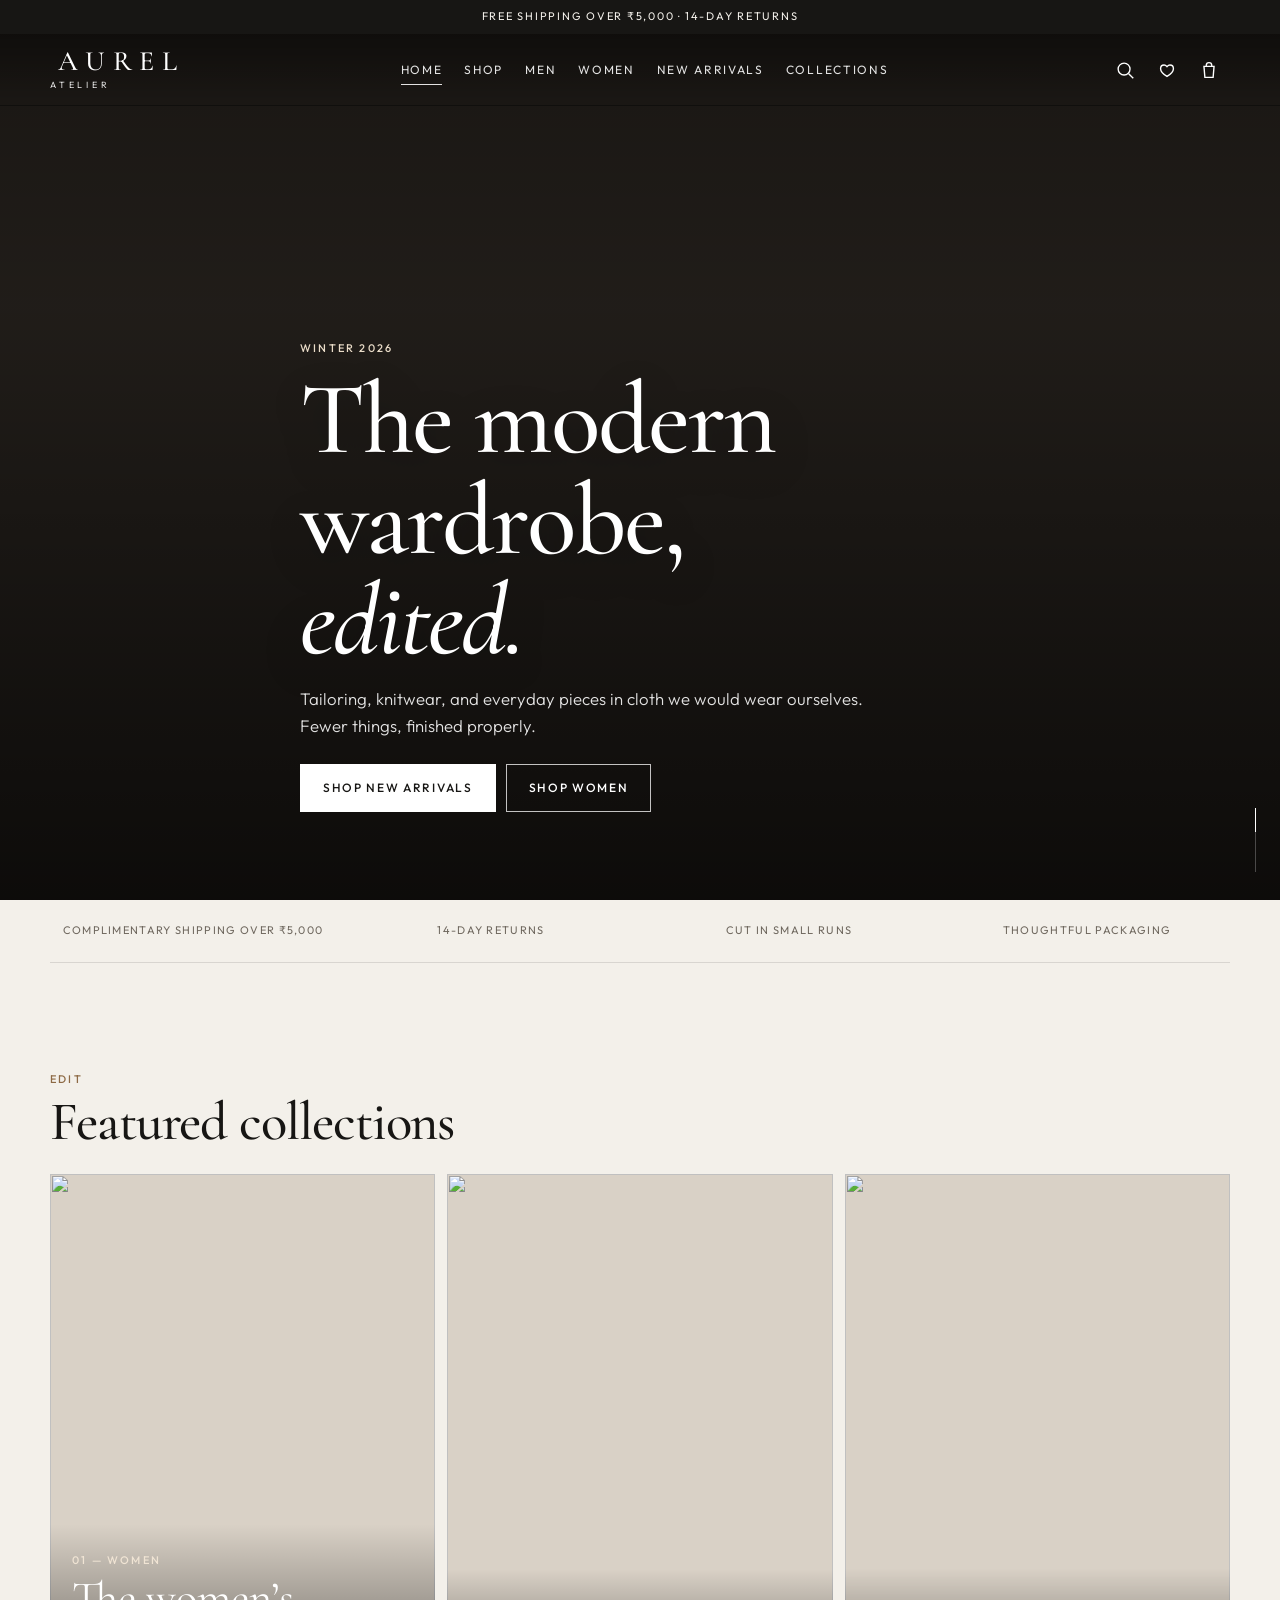
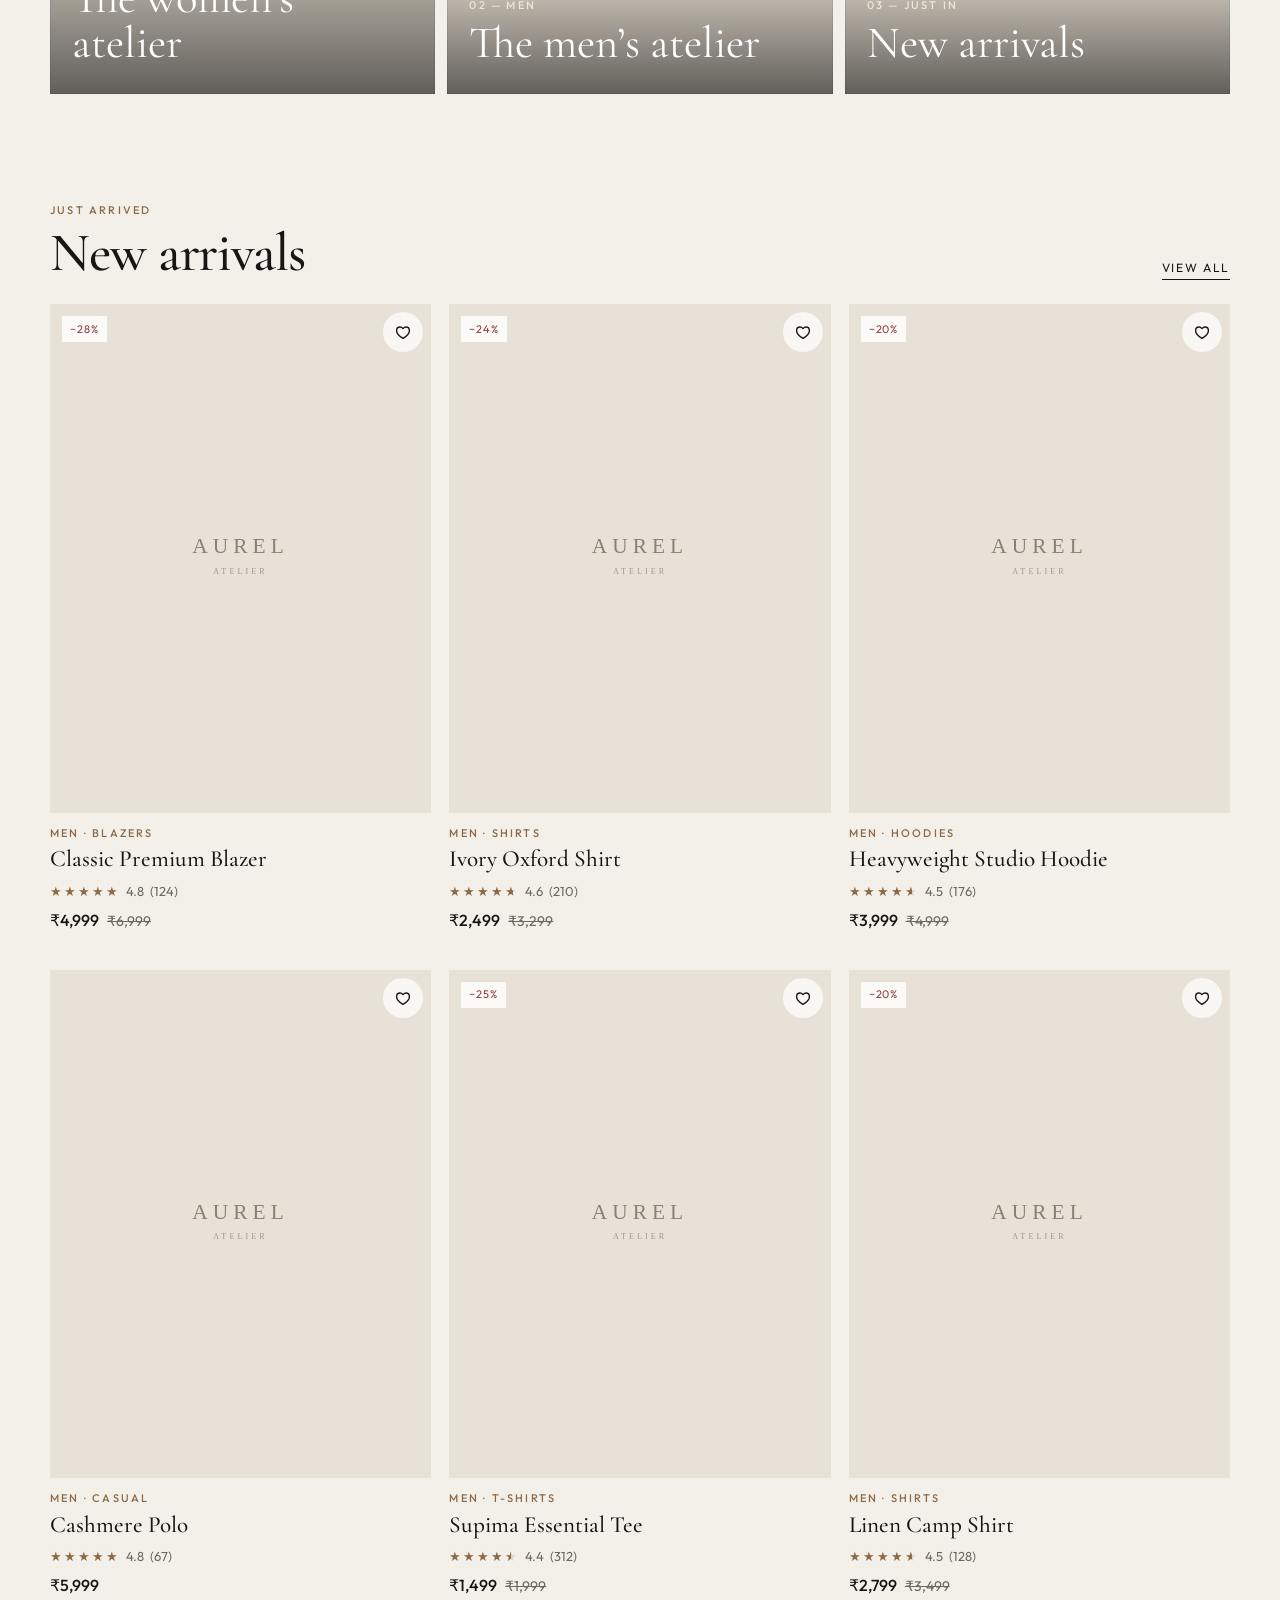
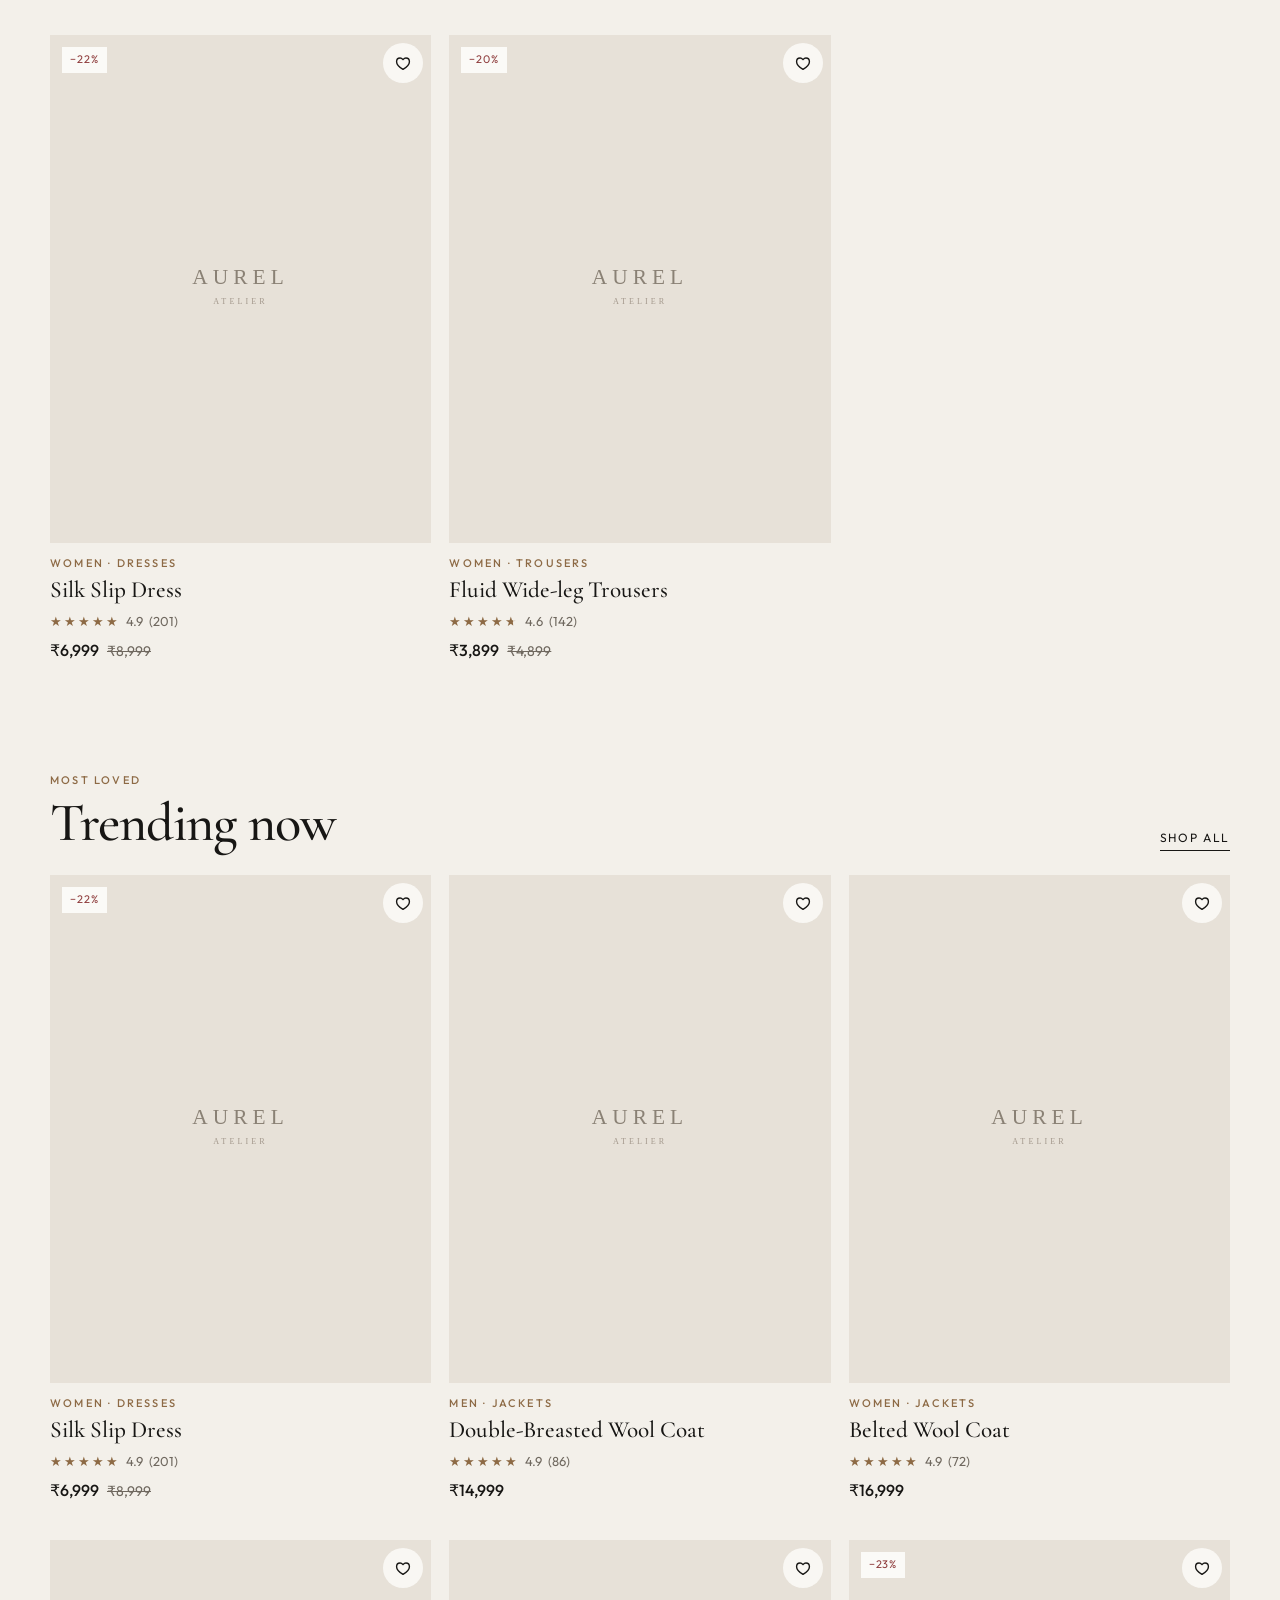
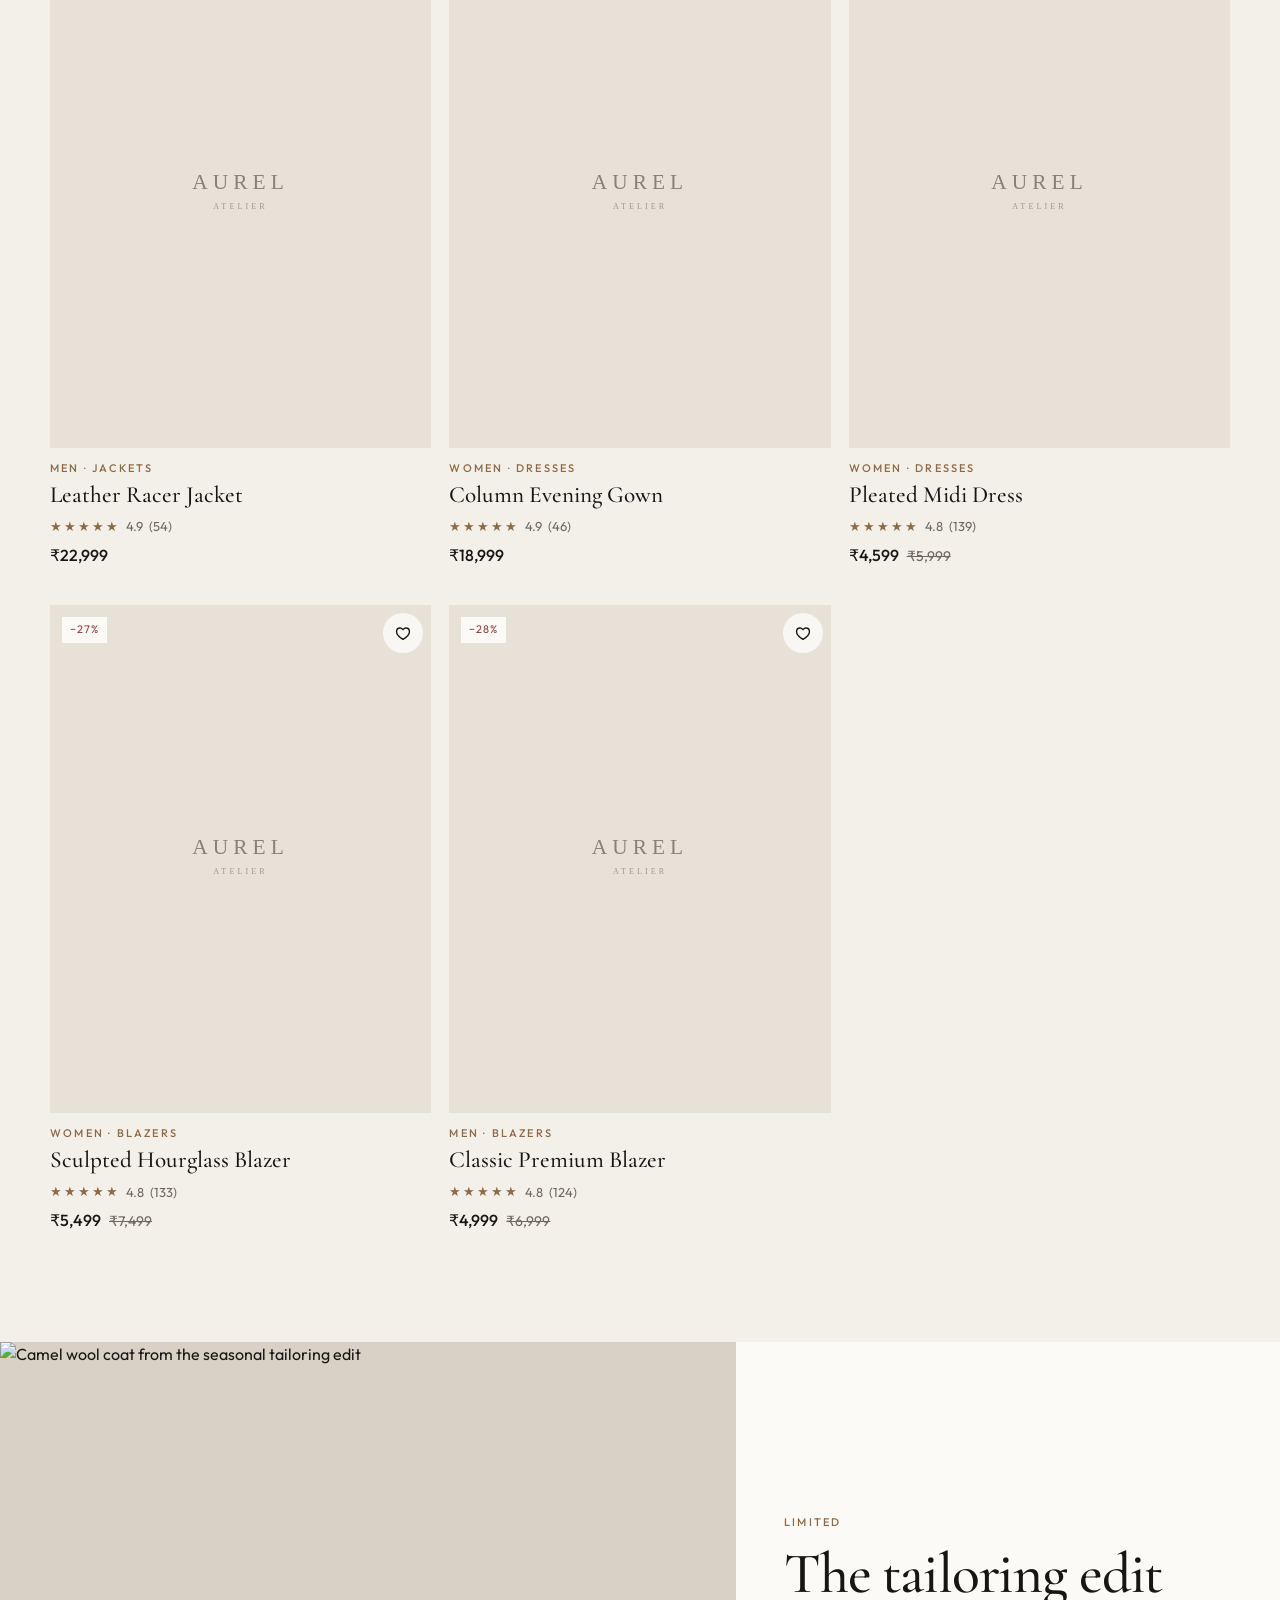
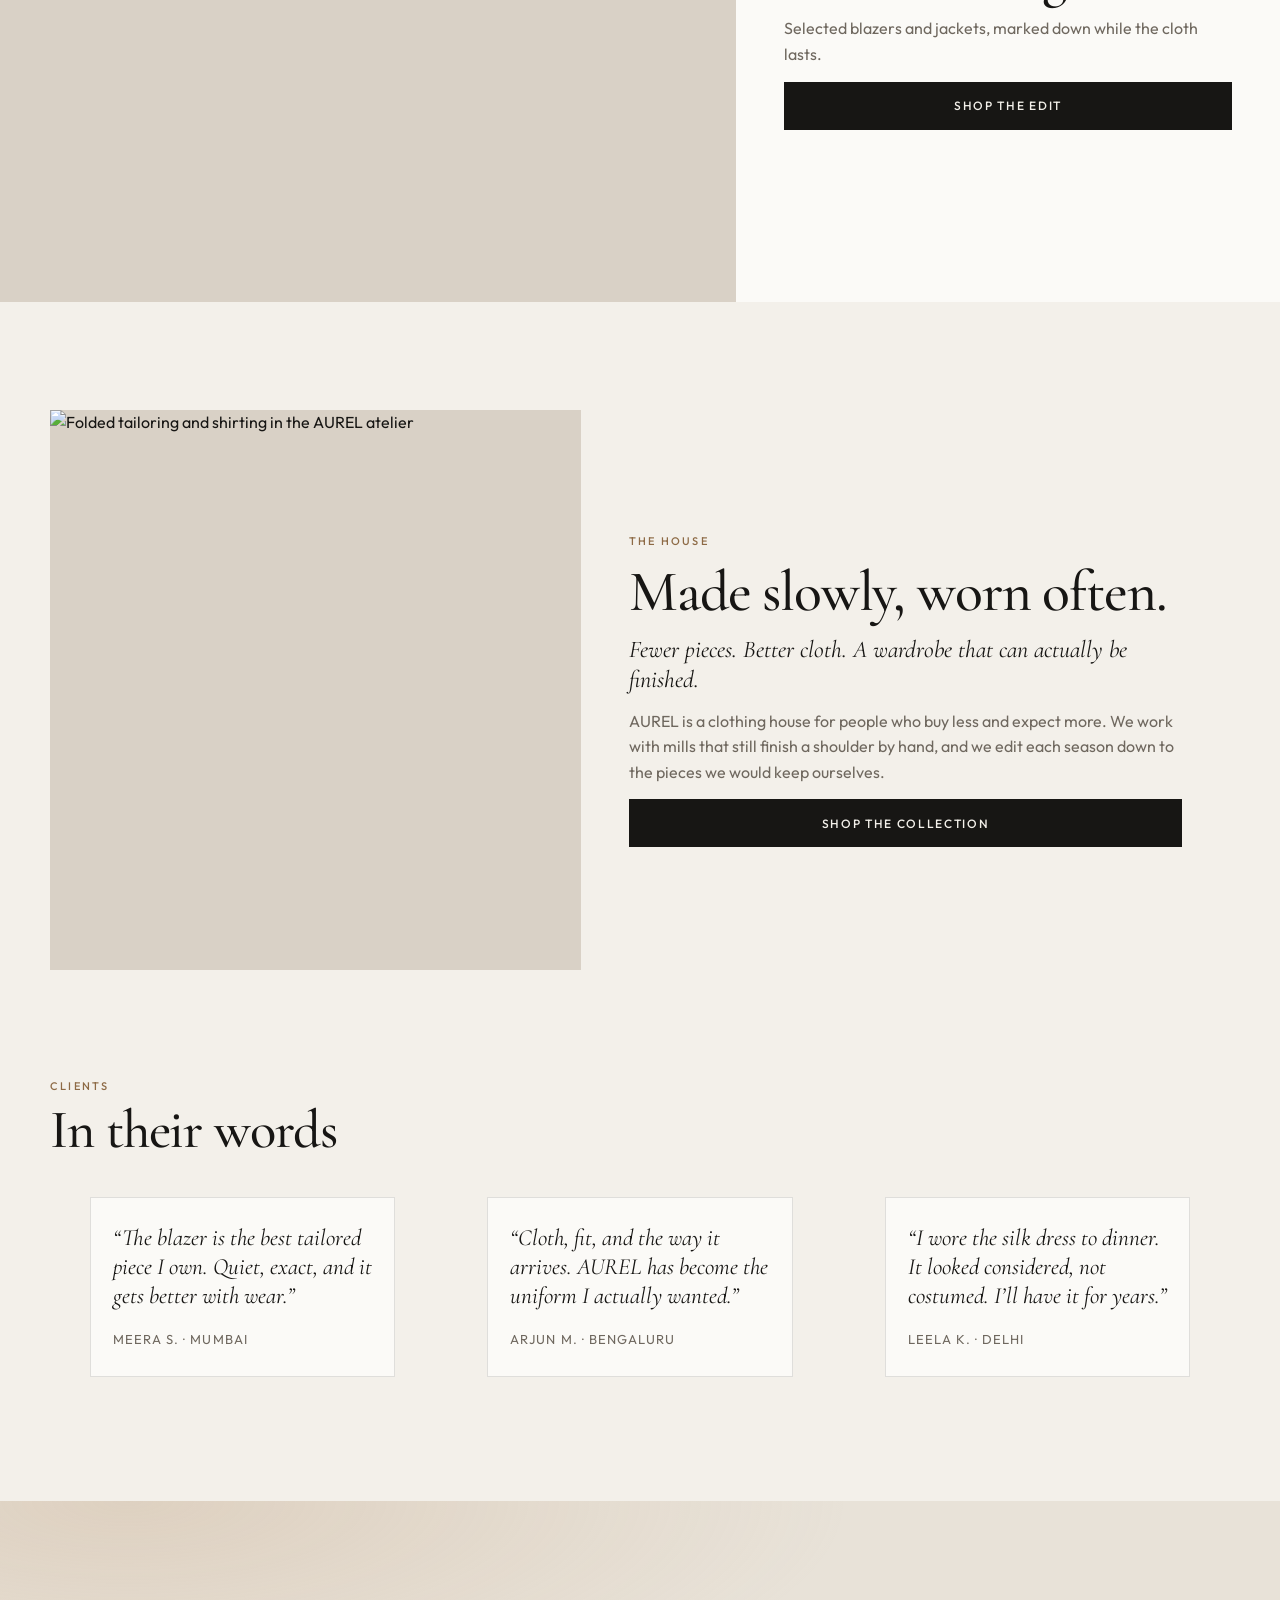
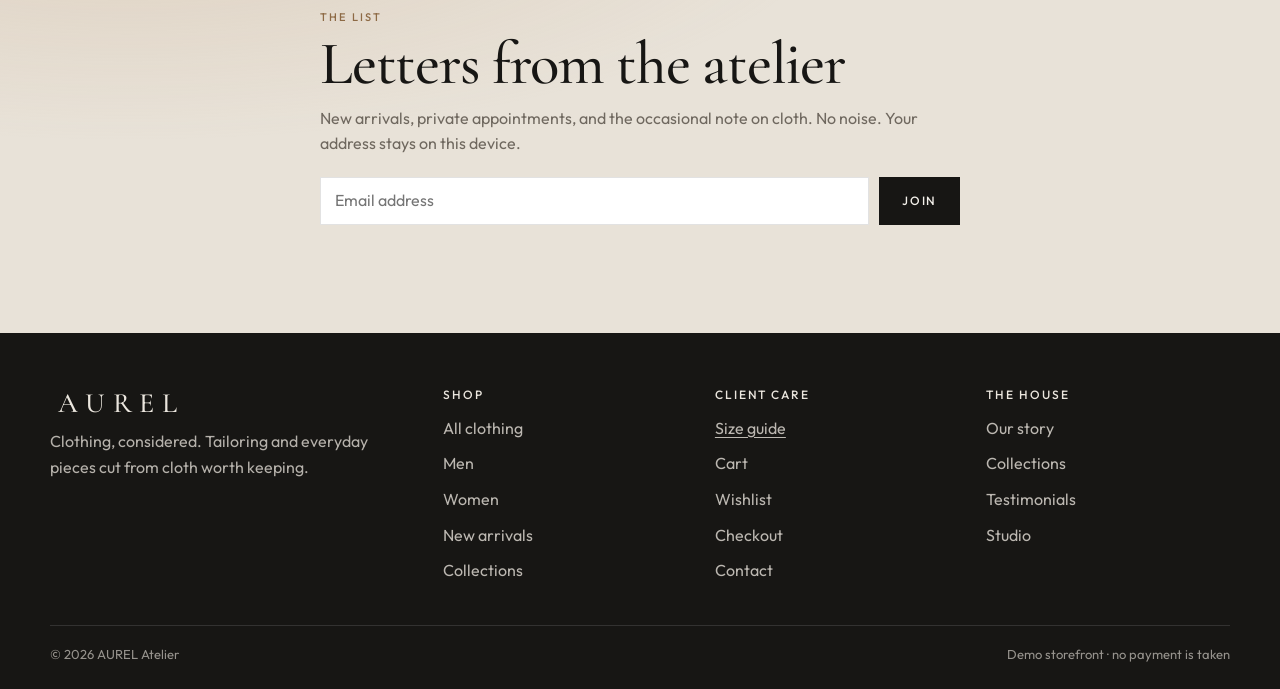
==== commit 115cdf37: "Add a studio dashboard and a UPI scanner at checkout. The shop can now be edited in this browser, an" ====
--- a/fashion-store/index.html
+++ b/fashion-store/index.html
@@ -245,6 +245,7 @@
           <a href="index.html#story">Our story</a>
           <a href="index.html#collections">Collections</a>
           <a href="index.html#testimonials">Testimonials</a>
+          <a href="admin.html">Studio</a>
         </div>
       </div>
       <div class="footer-base">
--- a/fashion-store/css/style.css
+++ b/fashion-store/css/style.css
@@ -1493,6 +1493,33 @@
   margin-bottom: 14px;
 }
 
+.upi-scan {
+  display: grid;
+  justify-items: center;
+  text-align: center;
+  gap: 8px;
+}
+
+.upi-qr {
+  width: min(220px, 72vw);
+  padding: 8px;
+  background: #fff;
+}
+
+.upi-qr svg {
+  display: block;
+  width: 100%;
+  height: auto;
+}
+
+.upi-amount {
+  margin: 0;
+  font-family: "Cormorant Garamond", Georgia, serif;
+  font-size: 2rem;
+  font-variant-numeric: lining-nums;
+  line-height: 1;
+}
+
 .confirm {
   max-width: 720px;
   margin: 20px auto 60px;
@@ -1780,3 +1807,437 @@
 }
 
 .pad { padding: 16px; }
+
+/* Studio */
+.login-screen {
+  min-height: 100vh;
+  display: grid;
+  place-items: center;
+  padding: 32px 18px;
+  background:
+    radial-gradient(circle at top, rgba(196, 164, 132, 0.28), transparent 42%),
+    var(--bg);
+}
+
+.login-card {
+  width: min(420px, 100%);
+  background: var(--surface);
+  border: 1px solid var(--line);
+  padding: 36px 28px 28px;
+  box-shadow: var(--shadow);
+  text-align: center;
+}
+
+.login-card .logo-mark {
+  font-size: 34px;
+  letter-spacing: 0.28em;
+  padding-left: 0.28em;
+}
+
+.login-card h1 {
+  font-family: var(--serif);
+  font-weight: 500;
+  font-size: 3rem;
+  line-height: 1;
+  margin: 18px 0 8px;
+}
+
+.login-card .field { text-align: left; margin-top: 14px; }
+.login-card input[type="text"],
+.login-card input[type="password"] {
+  width: 100%;
+  min-height: 48px;
+  border: 1px solid var(--line);
+  background: #fff;
+  padding: 10px 12px;
+}
+
+.login-remember {
+  display: flex;
+  align-items: center;
+  gap: 8px;
+  margin: 14px 0;
+  text-align: left;
+  font-size: 14px;
+  color: var(--muted);
+}
+
+.login-card .btn { margin-top: 6px; }
+.login-card .text-link { display: inline-block; margin-top: 16px; }
+
+body.studio-locked { overflow: hidden; }
+
+.studio-bar {
+  display: flex;
+  align-items: center;
+  gap: 18px;
+  min-height: 84px;
+  padding: 12px 22px;
+  background: rgba(251, 250, 247, 0.92);
+  border-bottom: 1px solid var(--line);
+  position: sticky;
+  top: 0;
+  z-index: 20;
+  backdrop-filter: blur(16px);
+}
+
+.studio-brand {
+  display: grid;
+  justify-items: center;
+  min-width: 92px;
+}
+
+.studio-brand .logo-mark {
+  font-size: 26px;
+  letter-spacing: 0.22em;
+  padding-left: 0.22em;
+}
+
+.studio-nav {
+  display: flex;
+  flex-wrap: wrap;
+  gap: 6px 18px;
+  flex: 1;
+}
+
+.studio-nav button {
+  border: 0;
+  background: none;
+  padding: 8px 0;
+  letter-spacing: 0.14em;
+  text-transform: uppercase;
+  font-size: 12px;
+  color: var(--muted);
+}
+
+.studio-nav button.is-active {
+  color: var(--ink);
+  box-shadow: inset 0 -1px 0 var(--ink);
+}
+
+.studio-main { padding: 42px 0 80px; }
+.studio-main h1 {
+  font-family: var(--serif);
+  font-size: clamp(3rem, 6vw, 4.6rem);
+  font-weight: 500;
+  line-height: 0.95;
+  margin: 6px 0 12px;
+}
+
+.studio-note { max-width: 38rem; color: var(--muted); }
+
+.stat-grid {
+  display: grid;
+  grid-template-columns: repeat(2, 1fr);
+  gap: 12px;
+  margin: 8px 0 28px;
+}
+
+.stat.is-low {
+  border-color: #c4a574;
+  background: #f8f1e6;
+}
+
+.stat.is-out {
+  border-color: #c9a3a0;
+  background: #f8eeec;
+}
+
+button.stat {
+  width: 100%;
+  text-align: left;
+  cursor: pointer;
+  font: inherit;
+  color: inherit;
+}
+
+button.stat:hover {
+  border-color: var(--ink);
+}
+
+.nav-count {
+  display: inline-grid;
+  place-items: center;
+  min-width: 18px;
+  height: 18px;
+  margin-left: 6px;
+  padding: 0 5px;
+  border-radius: 99px;
+  background: #8f3d3d;
+  color: #fff;
+  font-size: 11px;
+  letter-spacing: 0;
+  font-variant-numeric: lining-nums tabular-nums;
+}
+
+.stat,
+.studio-card,
+.order-card,
+.editor-card {
+  background: var(--surface);
+  border: 1px solid var(--line);
+  padding: 18px;
+}
+
+.stat strong {
+  display: block;
+  margin-top: 8px;
+  font-family: var(--serif);
+  font-size: 2.6rem;
+  font-weight: 500;
+  line-height: 1;
+  font-variant-numeric: lining-nums tabular-nums;
+  font-feature-settings: "lnum" 1, "tnum" 1;
+}
+
+.studio-split {
+  display: grid;
+  gap: 12px;
+  margin-bottom: 22px;
+}
+
+.studio-card h2,
+.order-card h2,
+.editor-card h2 {
+  font-family: var(--serif);
+  font-weight: 500;
+  font-size: 1.8rem;
+  margin-bottom: 10px;
+}
+
+.plain-list li,
+.order-card li {
+  display: flex;
+  justify-content: space-between;
+  gap: 12px;
+  padding: 8px 0;
+  border-top: 1px solid var(--line);
+}
+
+.plain-list button {
+  border: 0;
+  background: none;
+  padding: 0;
+  text-align: left;
+}
+
+.plain-list button:hover { text-decoration: underline; }
+
+.studio-toolbar,
+.studio-filters,
+.editor-actions,
+.editor-checks {
+  display: flex;
+  flex-wrap: wrap;
+  gap: 12px;
+  align-items: end;
+  justify-content: space-between;
+}
+
+.studio-filters { margin: 18px 0 8px; align-items: end; }
+.studio-filters .grow { flex: 1; min-width: 180px; }
+.studio-filters .field,
+.editor-card .field { margin-bottom: 12px; }
+.studio-filters input,
+.studio-filters select,
+.editor-card input,
+.editor-card select,
+.editor-card textarea {
+  width: 100%;
+  background: #fff;
+  border: 1px solid var(--line);
+  min-height: 46px;
+  padding: 10px 12px;
+}
+
+.editor-card textarea { min-height: 96px; resize: vertical; }
+
+.table-scroll { overflow-x: auto; margin-top: 12px; }
+
+.studio-table {
+  width: 100%;
+  border-collapse: collapse;
+  min-width: 640px;
+}
+
+.studio-table th {
+  text-align: left;
+  font-size: 11px;
+  letter-spacing: 0.14em;
+  text-transform: uppercase;
+  font-weight: 500;
+  color: var(--muted);
+  padding: 10px 12px;
+  border-bottom: 1px solid var(--line);
+}
+
+.studio-table td {
+  padding: 12px;
+  border-bottom: 1px solid var(--line);
+  vertical-align: middle;
+}
+
+.piece-cell {
+  display: flex;
+  align-items: center;
+  gap: 12px;
+}
+
+.piece-cell img {
+  width: 54px;
+  height: 68px;
+  object-fit: cover;
+  background: var(--bg-deep);
+}
+
+.piece-cell span,
+.cell-sub {
+  display: block;
+  color: var(--muted);
+  font-size: 13px;
+}
+
+.row-actions button {
+  border: 0;
+  background: none;
+  letter-spacing: 0.12em;
+  text-transform: uppercase;
+  font-size: 12px;
+  text-decoration: underline;
+  text-underline-offset: 3px;
+}
+
+.pill {
+  display: inline-block;
+  padding: 4px 8px;
+  font-size: 12px;
+  letter-spacing: 0.06em;
+  text-transform: uppercase;
+  background: var(--bg-deep);
+}
+
+.pill-low { background: #f0e2c8; }
+.pill-out { background: #f0d9d6; color: var(--sale); }
+.pill-in { background: #e4ece7; color: var(--good); }
+
+.stock-stepper {
+  display: inline-flex;
+  align-items: center;
+  border: 1px solid var(--line);
+  background: #fff;
+}
+
+.stock-stepper button,
+.stock-stepper input {
+  width: 42px;
+  height: 40px;
+  border: 0;
+  background: transparent;
+  text-align: center;
+}
+
+.stock-stepper input { width: 64px; }
+
+.order-card { margin-top: 14px; }
+.order-card header {
+  display: flex;
+  justify-content: space-between;
+  gap: 12px;
+  align-items: start;
+}
+.order-card header strong {
+  font-family: var(--serif);
+  font-size: 1.8rem;
+  font-weight: 500;
+}
+
+.editor-layer {
+  position: fixed;
+  inset: 0;
+  z-index: 40;
+  background: rgba(23, 22, 20, 0.46);
+  display: grid;
+  place-items: center;
+  padding: 18px;
+  overflow: auto;
+}
+
+.editor-card {
+  width: min(760px, 100%);
+  max-height: calc(100vh - 36px);
+  overflow: auto;
+}
+
+.editor-head {
+  display: flex;
+  justify-content: space-between;
+  gap: 12px;
+  align-items: start;
+  margin-bottom: 8px;
+}
+
+.upload-btn { position: relative; overflow: hidden; margin: 8px 0 12px; }
+.upload-btn input {
+  position: absolute;
+  inset: 0;
+  opacity: 0;
+  cursor: pointer;
+}
+
+.upload-previews {
+  display: flex;
+  flex-wrap: wrap;
+  gap: 10px;
+  margin-bottom: 12px;
+}
+
+.upload-previews figure {
+  position: relative;
+  margin: 0;
+  width: 84px;
+}
+
+.upload-previews img {
+  width: 84px;
+  height: 106px;
+  object-fit: cover;
+  background: var(--bg-deep);
+}
+
+.upload-previews figcaption {
+  font-size: 11px;
+  letter-spacing: 0.08em;
+  text-transform: uppercase;
+  color: var(--muted);
+  text-align: center;
+}
+
+.upload-previews button {
+  position: absolute;
+  top: 4px;
+  right: 4px;
+  width: 22px;
+  height: 22px;
+  border: 0;
+  border-radius: 50%;
+  background: rgba(23, 22, 20, 0.78);
+  color: #fff;
+  line-height: 1;
+}
+
+.upload-link {
+  display: flex;
+  gap: 8px;
+  align-items: center;
+}
+
+.editor-card .upload-link input { width: auto; flex: 1; min-width: 0; }
+
+.editor-checks label {
+  display: flex;
+  align-items: center;
+  gap: 8px;
+  margin: 4px 0 12px;
+}
+
+.editor-actions { justify-content: flex-start; }
--- a/fashion-store/css/responsive.css
+++ b/fashion-store/css/responsive.css
@@ -210,6 +210,16 @@
   .logo-mark { font-size: 32px; }
 }
 
+@media (min-width: 768px) {
+  .stat-grid { grid-template-columns: repeat(4, 1fr); }
+  .studio-split { grid-template-columns: 1.2fr 0.8fr; }
+}
+
+@media (max-width: 720px) {
+  .studio-bar { flex-wrap: wrap; }
+  .studio-store { margin-left: auto; }
+}
+
 @media (max-width: 420px) {
   .icon-btn { width: 34px; height: 34px; }
   .nav-toggle { width: 36px; }
